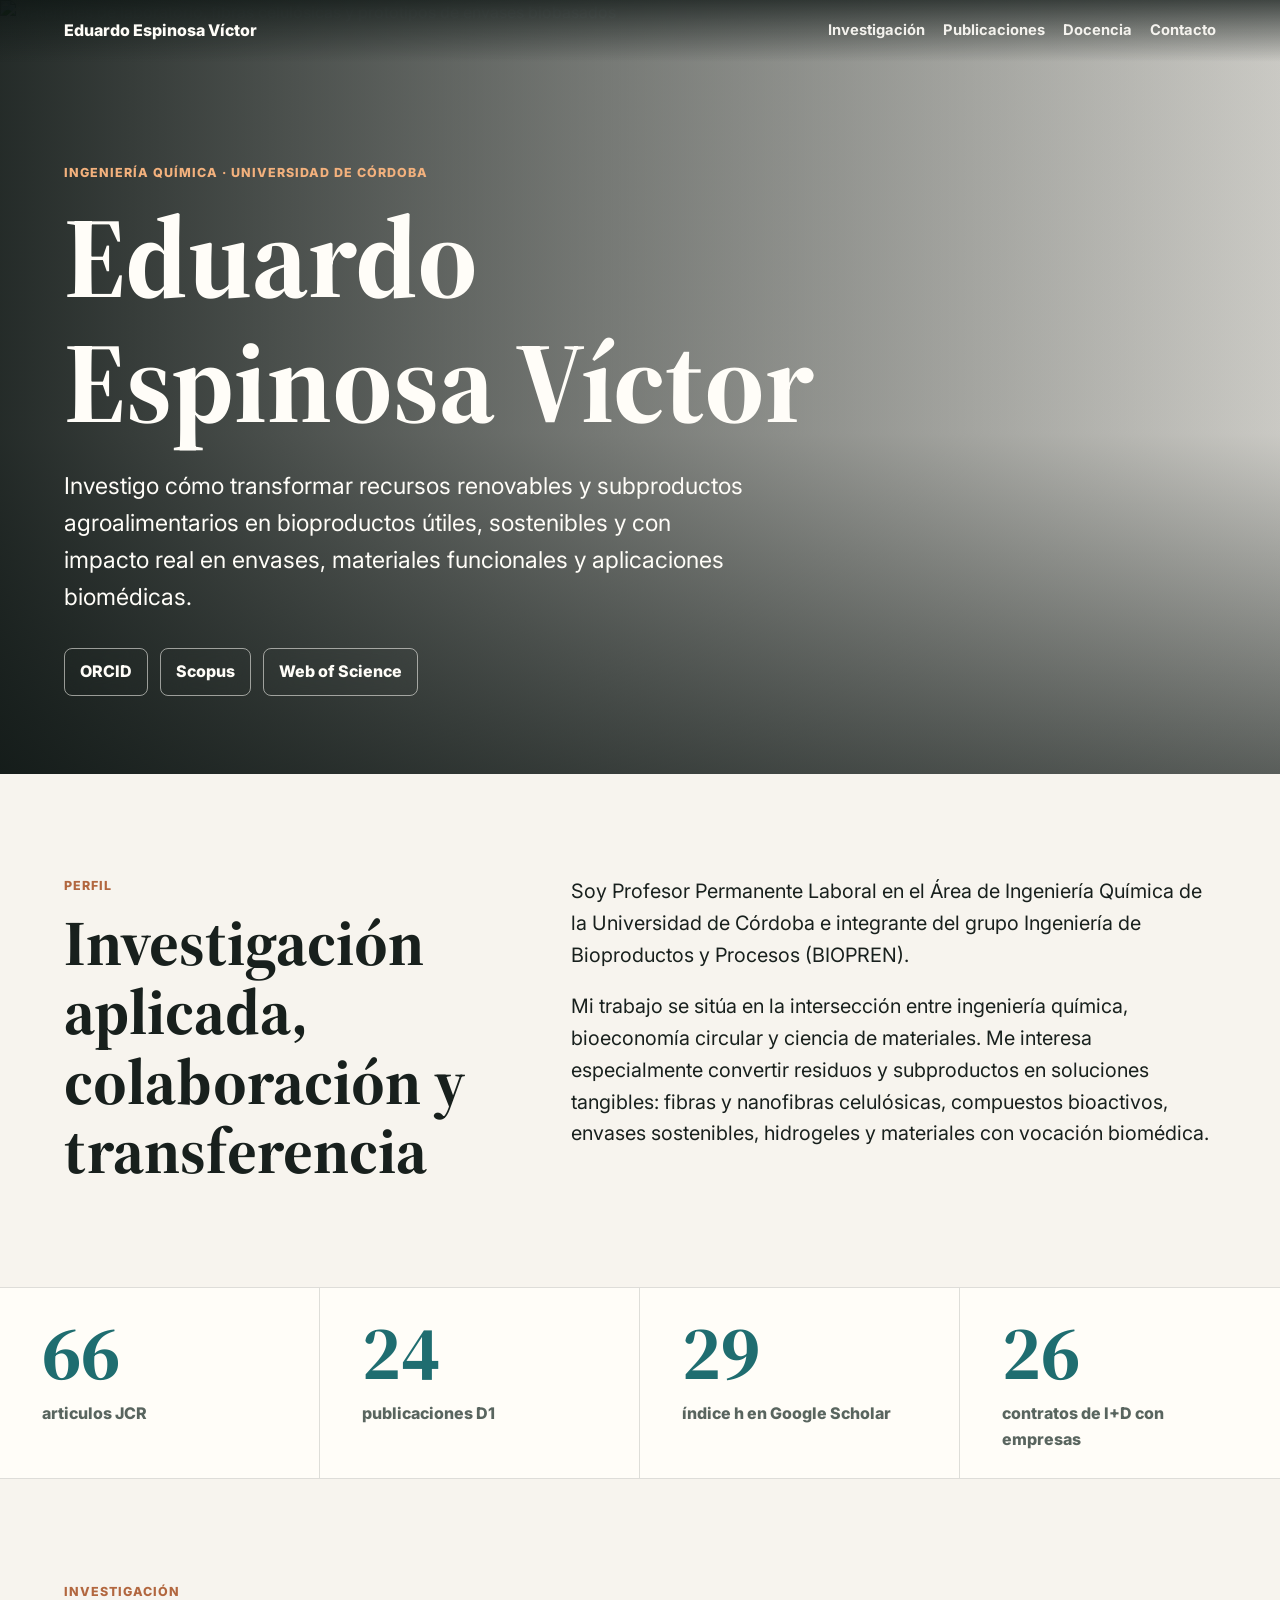
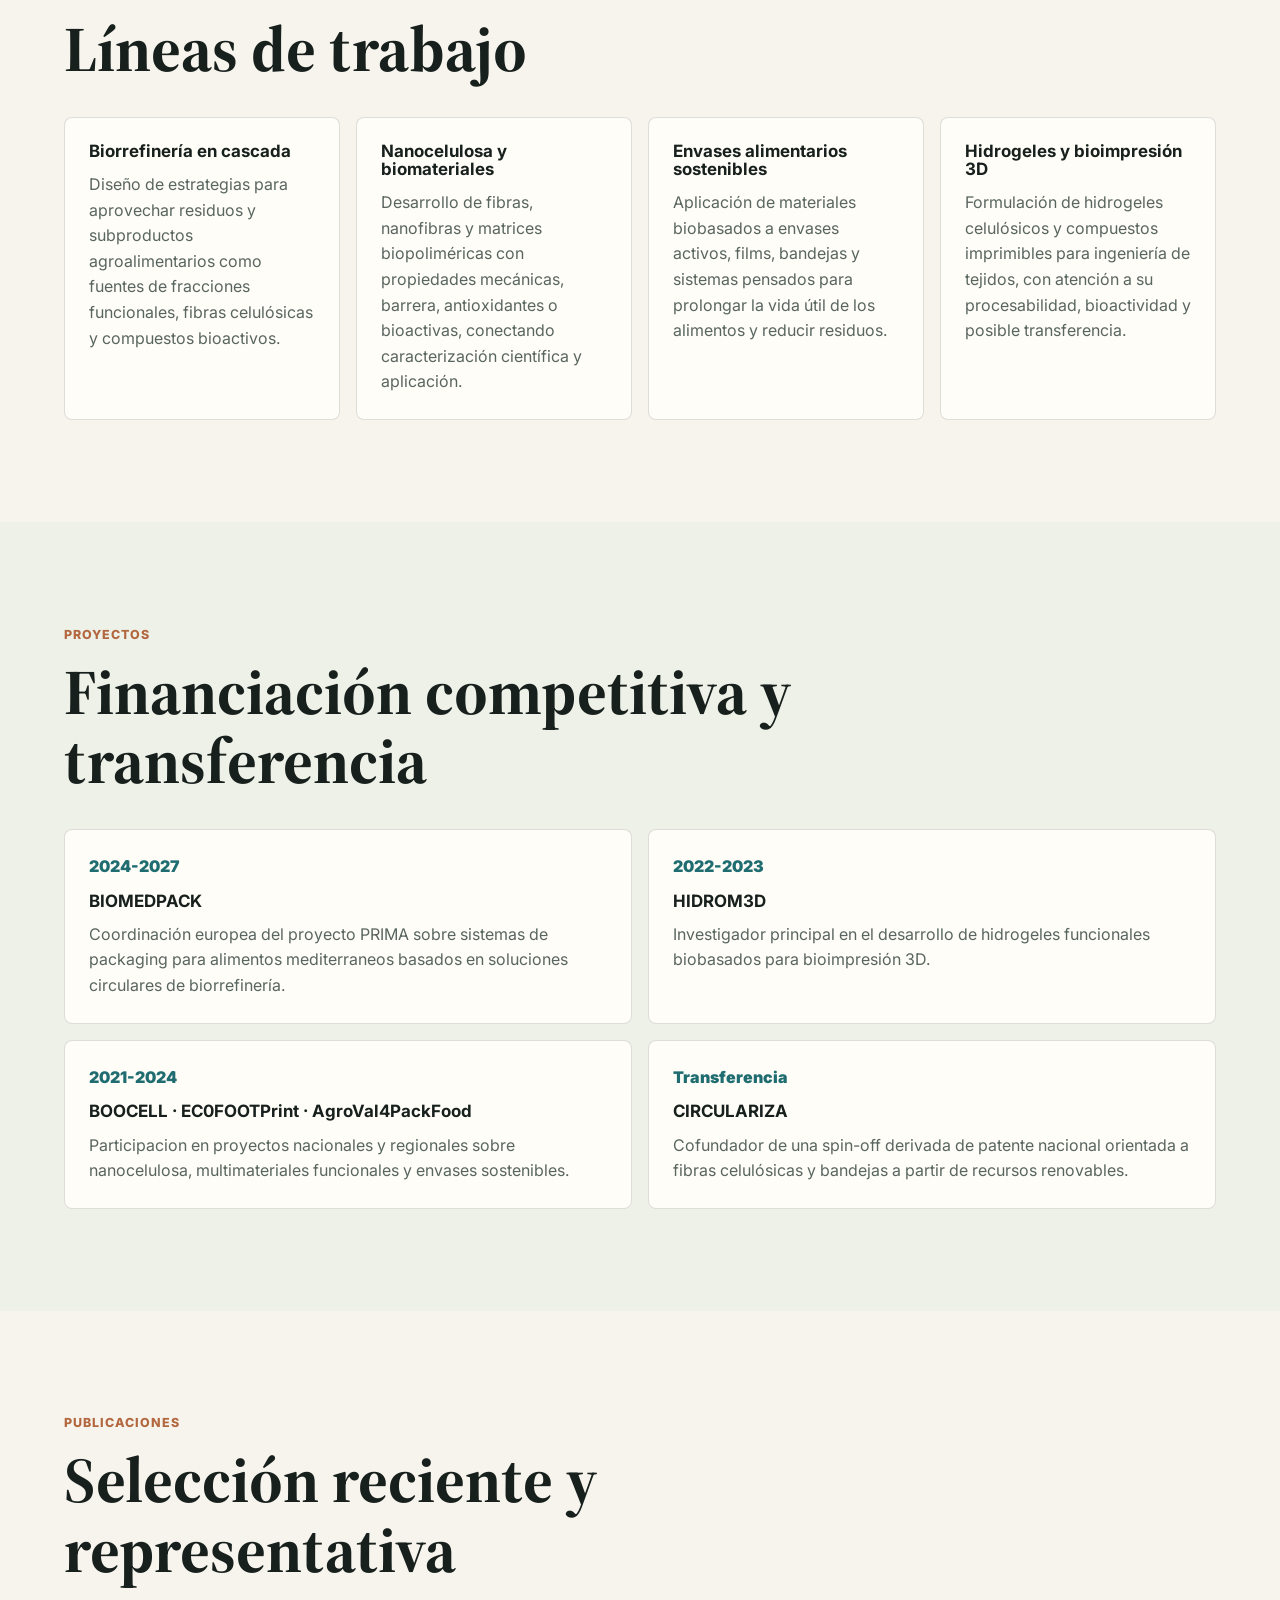
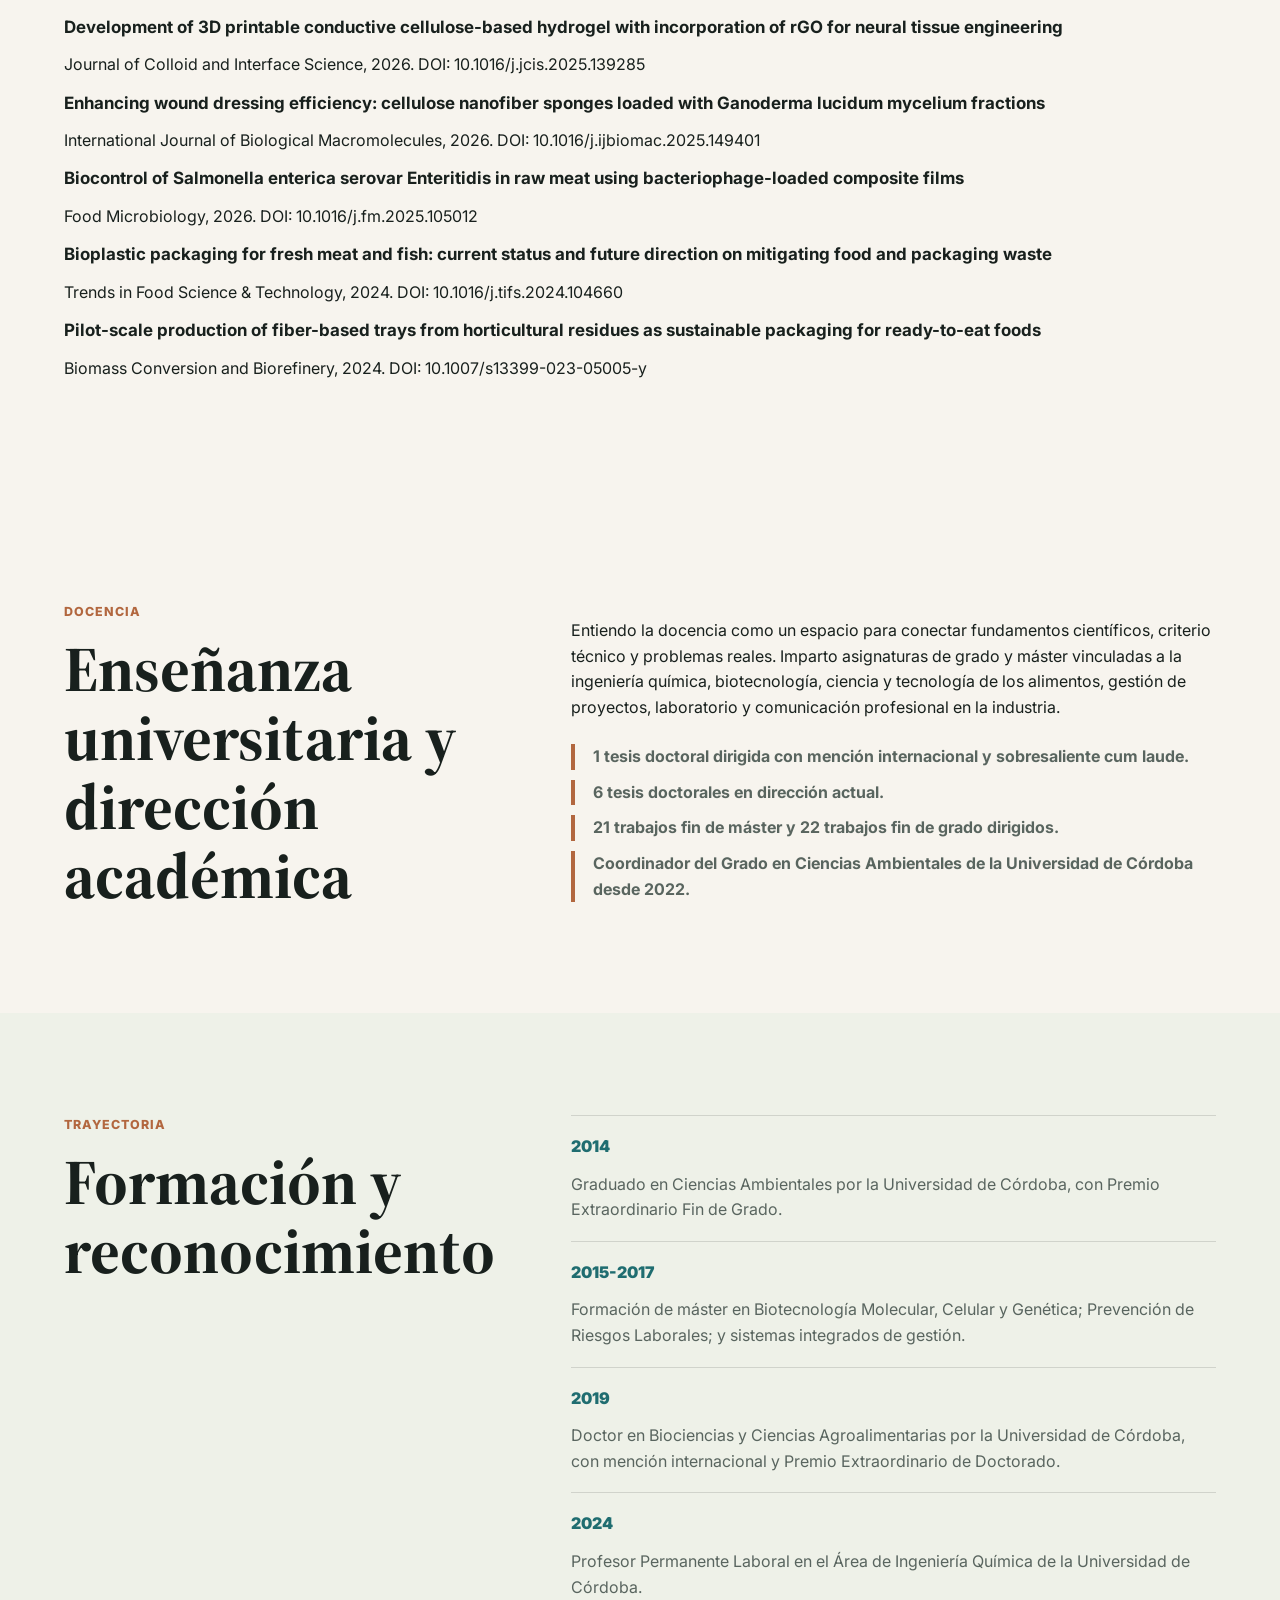
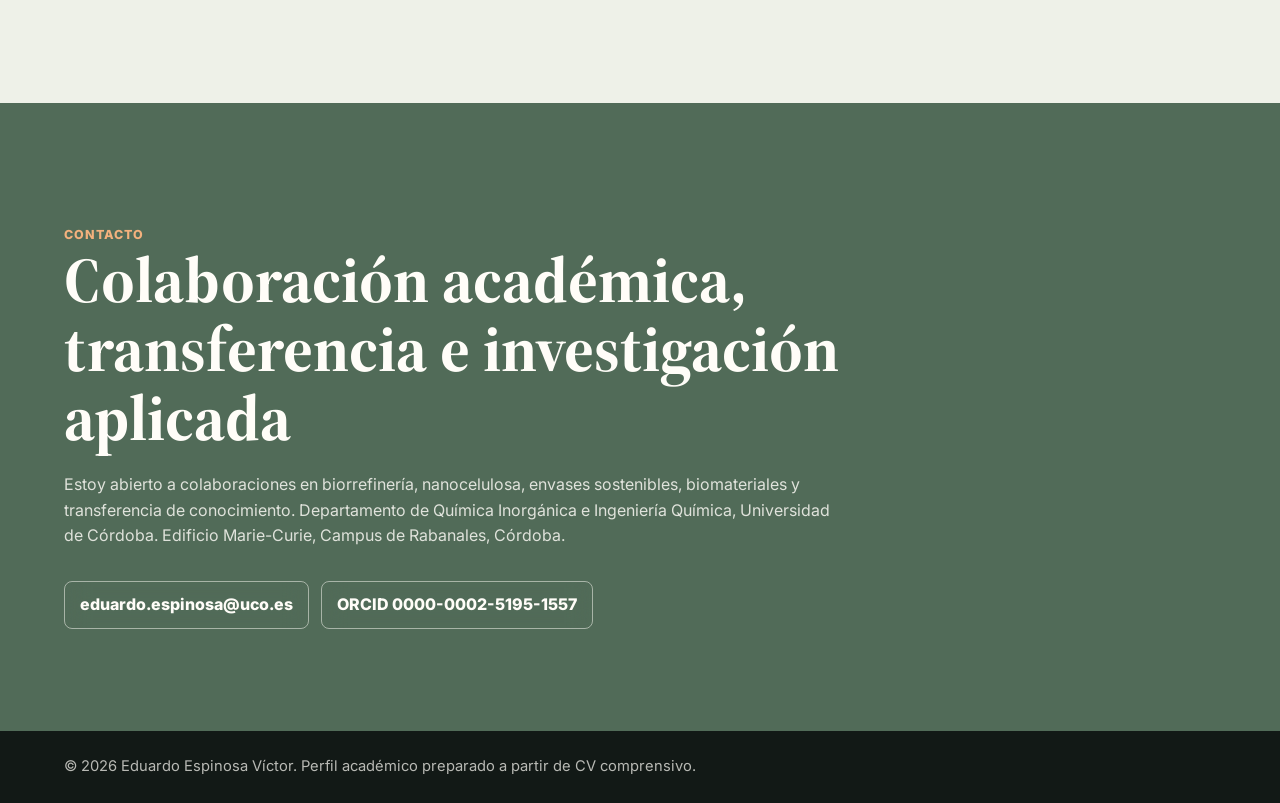
==== index.html @ ba72998b "Add files via upload" ====
<!doctype html>
<html lang="es">
<head>
  <meta charset="utf-8">
  <meta name="viewport" content="width=device-width, initial-scale=1">
  <title>Eduardo Espinosa Víctor | Ingeniería Química y Bioeconomía Circular</title>
  <meta name="description" content="Perfil académico e investigador de Eduardo Espinosa Víctor, profesor e investigador en Ingeniería Química, biorrefinería, nanocelulosa, envases sostenibles y bioproductos.">
  <link rel="preconnect" href="https://fonts.googleapis.com">
  <link rel="preconnect" href="https://fonts.gstatic.com" crossorigin>
  <link href="https://fonts.googleapis.com/css2?family=Inter:wght@400;500;600;700;800&family=Source+Serif+4:opsz,wght@8..60,600;8..60,700&display=swap" rel="stylesheet">
  <link rel="stylesheet" href="styles.css">
</head>
<body>
  <header class="site-header" aria-label="Cabecera">
    <a class="brand" href="#inicio" aria-label="Inicio">Eduardo Espinosa Víctor</a>
    <nav aria-label="Navegación principal">
      <a href="#investigacion">Investigación</a>
      <a href="#publicaciones">Publicaciones</a>
      <a href="#docencia">Docencia</a>
      <a href="#contacto">Contacto</a>
    </nav>
  </header>

  <main id="inicio">
    <section class="hero" aria-label="Presentación">
      <img src="assets/research-hero.png" alt="Materiales de laboratorio, fibras celulósicas y prototipos de envases biobasados" class="hero-image">
      <div class="hero-overlay"></div>
      <div class="hero-content">
        <p class="eyebrow">Ingeniería Química · Universidad de Córdoba</p>
        <h1>Eduardo Espinosa Víctor</h1>
        <p class="lead">Investigo cómo transformar recursos renovables y subproductos agroalimentarios en bioproductos útiles, sostenibles y con impacto real en envases, materiales funcionales y aplicaciones biomédicas.</p>
        <div class="hero-actions" aria-label="Enlaces académicos">
          <a href="https://orcid.org/0000-0002-5195-1557">ORCID</a>
          <a href="https://www.scopus.com/authid/detail.uri?authorId=56946399000">Scopus</a>
          <a href="https://www.webofscience.com/wos/author/record/F-1289-2016">Web of Science</a>
        </div>
      </div>
    </section>

    <section class="intro-band">
      <div class="intro-grid">
        <div>
          <p class="section-kicker">Perfil</p>
          <h2>Investigación aplicada, colaboración y transferencia</h2>
        </div>
        <div class="intro-copy">
          <p>Soy Profesor Permanente Laboral en el Área de Ingeniería Química de la Universidad de Córdoba e integrante del grupo Ingeniería de Bioproductos y Procesos (BIOPREN).</p>
          <p>Mi trabajo se sitúa en la intersección entre ingeniería química, bioeconomía circular y ciencia de materiales. Me interesa especialmente convertir residuos y subproductos en soluciones tangibles: fibras y nanofibras celulósicas, compuestos bioactivos, envases sostenibles, hidrogeles y materiales con vocación biomédica.</p>
        </div>
      </div>
    </section>

    <section class="metrics" aria-label="Indicadores">
      <div class="metric">
        <strong>66</strong>
        <span>articulos JCR</span>
      </div>
      <div class="metric">
        <strong>24</strong>
        <span>publicaciones D1</span>
      </div>
      <div class="metric">
        <strong>29</strong>
        <span>índice h en Google Scholar</span>
      </div>
      <div class="metric">
        <strong>26</strong>
        <span>contratos de I+D con empresas</span>
      </div>
    </section>

    <section id="investigacion" class="section">
      <div class="section-heading">
        <p class="section-kicker">Investigación</p>
        <h2>Líneas de trabajo</h2>
      </div>
      <div class="research-grid">
        <article>
          <h3>Biorrefinería en cascada</h3>
          <p>Diseño de estrategias para aprovechar residuos y subproductos agroalimentarios como fuentes de fracciones funcionales, fibras celulósicas y compuestos bioactivos.</p>
        </article>
        <article>
          <h3>Nanocelulosa y biomateriales</h3>
          <p>Desarrollo de fibras, nanofibras y matrices biopoliméricas con propiedades mecánicas, barrera, antioxidantes o bioactivas, conectando caracterización científica y aplicación.</p>
        </article>
        <article>
          <h3>Envases alimentarios sostenibles</h3>
          <p>Aplicación de materiales biobasados a envases activos, films, bandejas y sistemas pensados para prolongar la vida útil de los alimentos y reducir residuos.</p>
        </article>
        <article>
          <h3>Hidrogeles y bioimpresión 3D</h3>
          <p>Formulación de hidrogeles celulósicos y compuestos imprimibles para ingeniería de tejidos, con atención a su procesabilidad, bioactividad y posible transferencia.</p>
        </article>
      </div>
    </section>

    <section class="section tinted">
      <div class="section-heading">
        <p class="section-kicker">Proyectos</p>
        <h2>Financiación competitiva y transferencia</h2>
      </div>
      <div class="project-list">
        <article>
          <span>2024-2027</span>
          <h3>BIOMEDPACK</h3>
          <p>Coordinación europea del proyecto PRIMA sobre sistemas de packaging para alimentos mediterraneos basados en soluciones circulares de biorrefinería.</p>
        </article>
        <article>
          <span>2022-2023</span>
          <h3>HIDROM3D</h3>
          <p>Investigador principal en el desarrollo de hidrogeles funcionales biobasados para bioimpresión 3D.</p>
        </article>
        <article>
          <span>2021-2024</span>
          <h3>BOOCELL · EC0FOOTPrint · AgroVal4PackFood</h3>
          <p>Participacion en proyectos nacionales y regionales sobre nanocelulosa, multimateriales funcionales y envases sostenibles.</p>
        </article>
        <article>
          <span>Transferencia</span>
          <h3>CIRCULARIZA</h3>
          <p>Cofundador de una spin-off derivada de patente nacional orientada a fibras celulósicas y bandejas a partir de recursos renovables.</p>
        </article>
      </div>
    </section>

    <section id="publicaciones" class="section">
      <div class="section-heading">
        <p class="section-kicker">Publicaciones</p>
        <h2>Selección reciente y representativa</h2>
      </div>
      <div class="públication-list">
        <article>
          <h3>Development of 3D printable conductive cellulose-based hydrogel with incorporation of rGO for neural tissue engineering</h3>
          <p>Journal of Colloid and Interface Science, 2026. DOI: 10.1016/j.jcis.2025.139285</p>
        </article>
        <article>
          <h3>Enhancing wound dressing efficiency: cellulose nanofiber sponges loaded with Ganoderma lucidum mycelium fractions</h3>
          <p>International Journal of Biological Macromolecules, 2026. DOI: 10.1016/j.ijbiomac.2025.149401</p>
        </article>
        <article>
          <h3>Biocontrol of Salmonella enterica serovar Enteritidis in raw meat using bacteriophage-loaded composite films</h3>
          <p>Food Microbiology, 2026. DOI: 10.1016/j.fm.2025.105012</p>
        </article>
        <article>
          <h3>Bioplastic packaging for fresh meat and fish: current status and future direction on mitigating food and packaging waste</h3>
          <p>Trends in Food Science & Technology, 2024. DOI: 10.1016/j.tifs.2024.104660</p>
        </article>
        <article>
          <h3>Pilot-scale production of fiber-based trays from horticultural residues as sustainable packaging for ready-to-eat foods</h3>
          <p>Biomass Conversion and Biorefinery, 2024. DOI: 10.1007/s13399-023-05005-y</p>
        </article>
      </div>
    </section>

    <section id="docencia" class="section two-column">
      <div>
        <p class="section-kicker">Docencia</p>
        <h2>Enseñanza universitaria y dirección académica</h2>
      </div>
      <div>
        <p>Entiendo la docencia como un espacio para conectar fundamentos científicos, criterio técnico y problemas reales. Imparto asignaturas de grado y máster vinculadas a la ingeniería química, biotecnología, ciencia y tecnología de los alimentos, gestión de proyectos, laboratorio y comunicación profesional en la industria.</p>
        <ul class="clean-list">
          <li>1 tesis doctoral dirigida con mención internacional y sobresaliente cum laude.</li>
          <li>6 tesis doctorales en dirección actual.</li>
          <li>21 trabajos fin de máster y 22 trabajos fin de grado dirigidos.</li>
          <li>Coordinador del Grado en Ciencias Ambientales de la Universidad de Córdoba desde 2022.</li>
        </ul>
      </div>
    </section>

    <section class="section tinted two-column">
      <div>
        <p class="section-kicker">Trayectoria</p>
        <h2>Formación y reconocimiento</h2>
      </div>
      <div class="timeline">
        <article>
          <span>2014</span>
          <p>Graduado en Ciencias Ambientales por la Universidad de Córdoba, con Premio Extraordinario Fin de Grado.</p>
        </article>
        <article>
          <span>2015-2017</span>
          <p>Formación de máster en Biotecnología Molecular, Celular y Genética; Prevención de Riesgos Laborales; y sistemas integrados de gestión.</p>
        </article>
        <article>
          <span>2019</span>
          <p>Doctor en Biociencias y Ciencias Agroalimentarias por la Universidad de Córdoba, con mención internacional y Premio Extraordinario de Doctorado.</p>
        </article>
        <article>
          <span>2024</span>
          <p>Profesor Permanente Laboral en el Área de Ingeniería Química de la Universidad de Córdoba.</p>
        </article>
      </div>
    </section>

    <section id="contacto" class="contact">
      <p class="section-kicker">Contacto</p>
      <h2>Colaboración académica, transferencia e investigación aplicada</h2>
      <p>Estoy abierto a colaboraciones en biorrefinería, nanocelulosa, envases sostenibles, biomateriales y transferencia de conocimiento. Departamento de Química Inorgánica e Ingeniería Química, Universidad de Córdoba. Edificio Marie-Curie, Campus de Rabanales, Córdoba.</p>
      <div class="contact-actions">
        <a href="mailto:eduardo.espinosa@uco.es">eduardo.espinosa@uco.es</a>
        <a href="https://orcid.org/0000-0002-5195-1557">ORCID 0000-0002-5195-1557</a>
      </div>
    </section>
  </main>

  <footer>
    <p>© 2026 Eduardo Espinosa Víctor. Perfil académico preparado a partir de CV comprensivo.</p>
  </footer>
</body>
</html>
---- styles.css ----
:root {
  --ink: #18201d;
  --muted: #59655f;
  --paper: #f7f4ee;
  --white: #fffdf8;
  --moss: #516b58;
  --teal: #1f6d70;
  --copper: #b2673f;
  --line: rgba(24, 32, 29, 0.14);
  --shadow: 0 18px 50px rgba(24, 32, 29, 0.14);
}

* {
  box-sizing: border-box;
}

html {
  scroll-behavior: smooth;
}

body {
  margin: 0;
  color: var(--ink);
  background: var(--paper);
  font-family: Inter, system-ui, -apple-system, BlinkMacSystemFont, "Segoe UI", sans-serif;
  line-height: 1.6;
}

a {
  color: inherit;
}

.site-header {
  position: fixed;
  z-index: 20;
  top: 0;
  left: 0;
  right: 0;
  display: flex;
  justify-content: space-between;
  align-items: center;
  gap: 24px;
  padding: 18px clamp(20px, 5vw, 64px);
  color: var(--white);
  background: linear-gradient(to bottom, rgba(12, 20, 18, 0.72), rgba(12, 20, 18, 0));
}

.brand {
  font-weight: 800;
  text-decoration: none;
  letter-spacing: 0;
}

nav {
  display: flex;
  gap: 18px;
  flex-wrap: wrap;
  justify-content: flex-end;
}

nav a {
  font-size: 0.92rem;
  font-weight: 700;
  text-decoration: none;
  opacity: 0.92;
}

.hero {
  position: relative;
  min-height: 86vh;
  display: grid;
  align-items: end;
  overflow: hidden;
  color: var(--white);
  padding: 110px clamp(20px, 5vw, 64px) 78px;
}

.hero-image,
.hero-overlay {
  position: absolute;
  inset: 0;
  width: 100%;
  height: 100%;
}

.hero-image {
  object-fit: cover;
  filter: saturate(0.95) contrast(1.04);
}

.hero-overlay {
  background:
    linear-gradient(90deg, rgba(10, 18, 16, 0.88), rgba(10, 18, 16, 0.52) 45%, rgba(10, 18, 16, 0.12)),
    linear-gradient(0deg, rgba(10, 18, 16, 0.62), rgba(10, 18, 16, 0.08) 44%);
}

.hero-content {
  position: relative;
  z-index: 1;
  max-width: 940px;
}

.eyebrow,
.section-kicker {
  margin: 0 0 12px;
  color: var(--copper);
  font-weight: 800;
  text-transform: uppercase;
  font-size: 0.78rem;
  letter-spacing: 0.08em;
}

.hero .eyebrow {
  color: #f3b17d;
}

h1,
h2,
h3 {
  margin: 0;
  line-height: 1.08;
  letter-spacing: 0;
}

h1,
h2 {
  font-family: "Source Serif 4", Georgia, serif;
}

h1 {
  max-width: 820px;
  font-size: clamp(3.1rem, 9vw, 7.2rem);
}

h2 {
  font-size: clamp(2rem, 5vw, 4.2rem);
}

h3 {
  font-size: 1.06rem;
}

.lead {
  max-width: 690px;
  margin: 24px 0 0;
  font-size: clamp(1.08rem, 2.2vw, 1.45rem);
}

.hero-actions,
.contact-actions {
  display: flex;
  gap: 12px;
  flex-wrap: wrap;
  margin-top: 32px;
}

.hero-actions a,
.contact-actions a {
  display: inline-flex;
  min-height: 44px;
  align-items: center;
  border: 1px solid rgba(255, 253, 248, 0.55);
  border-radius: 8px;
  padding: 10px 15px;
  font-weight: 800;
  text-decoration: none;
  backdrop-filter: blur(12px);
}

.hero-actions a:hover,
.contact-actions a:hover {
  background: rgba(255, 253, 248, 0.12);
}

.intro-band,
.section,
.contact {
  padding: clamp(58px, 8vw, 104px) clamp(20px, 5vw, 64px);
}

.intro-grid,
.two-column {
  display: grid;
  grid-template-columns: minmax(0, 0.8fr) minmax(0, 1.2fr);
  gap: clamp(30px, 6vw, 86px);
  align-items: start;
}

.intro-copy {
  font-size: clamp(1.05rem, 1.6vw, 1.24rem);
}

.intro-copy p:first-child {
  margin-top: 0;
}

.metrics {
  display: grid;
  grid-template-columns: repeat(4, minmax(0, 1fr));
  border-top: 1px solid var(--line);
  border-bottom: 1px solid var(--line);
  background: var(--white);
}

.metric {
  min-height: 150px;
  padding: 26px clamp(20px, 4vw, 42px);
  border-right: 1px solid var(--line);
}

.metric:last-child {
  border-right: 0;
}

.metric strong {
  display: block;
  color: var(--teal);
  font-family: "Source Serif 4", Georgia, serif;
  font-size: clamp(2.4rem, 6vw, 4.8rem);
  line-height: 1;
}

.metric span {
  display: block;
  margin-top: 10px;
  color: var(--muted);
  font-weight: 800;
}

.section-heading {
  max-width: 780px;
  margin-bottom: 34px;
}

.research-grid {
  display: grid;
  grid-template-columns: repeat(4, minmax(0, 1fr));
  gap: 16px;
}

.research-grid article,
.project-list article,
.publication-list article {
  border: 1px solid var(--line);
  border-radius: 8px;
  background: var(--white);
}

.research-grid article {
  min-height: 250px;
  padding: 24px;
}

.research-grid h3,
.project-list h3,
.publication-list h3 {
  margin-bottom: 12px;
}

.research-grid p,
.project-list p,
.publication-list p,
.timeline p,
.contact p {
  margin: 0;
  color: var(--muted);
}

.tinted {
  background: #eef1e8;
}

.project-list {
  display: grid;
  grid-template-columns: repeat(2, minmax(0, 1fr));
  gap: 16px;
}

.project-list article {
  padding: 24px;
}

.project-list span,
.timeline span {
  display: inline-block;
  margin-bottom: 12px;
  color: var(--teal);
  font-weight: 900;
}

.publication-list {
  display: grid;
  gap: 12px;
}

.publication-list article {
  padding: 22px 24px;
}

.clean-list {
  display: grid;
  gap: 10px;
  margin: 24px 0 0;
  padding: 0;
  list-style: none;
}

.clean-list li {
  padding-left: 18px;
  border-left: 4px solid var(--copper);
  color: var(--muted);
  font-weight: 700;
}

.timeline {
  display: grid;
  gap: 18px;
}

.timeline article {
  border-top: 1px solid var(--line);
  padding-top: 18px;
}

.contact {
  background: var(--moss);
  color: var(--white);
}

.contact .section-kicker {
  color: #f3b17d;
}

.contact h2 {
  max-width: 850px;
}

.contact p {
  max-width: 780px;
  margin-top: 20px;
  color: rgba(255, 253, 248, 0.82);
}

.contact-actions a {
  border-color: rgba(255, 253, 248, 0.5);
}

footer {
  padding: 24px clamp(20px, 5vw, 64px);
  background: #121916;
  color: rgba(255, 253, 248, 0.7);
  font-size: 0.92rem;
}

footer p {
  margin: 0;
}

@media (max-width: 980px) {
  .site-header {
    position: absolute;
    align-items: flex-start;
    flex-direction: column;
    gap: 10px;
  }

  nav {
    justify-content: flex-start;
  }

  .intro-grid,
  .two-column,
  .project-list {
    grid-template-columns: 1fr;
  }

  .research-grid,
  .metrics {
    grid-template-columns: repeat(2, minmax(0, 1fr));
  }

  .metric:nth-child(2) {
    border-right: 0;
  }

  .metric:nth-child(-n+2) {
    border-bottom: 1px solid var(--line);
  }
}

@media (max-width: 620px) {
  .hero {
    min-height: 82vh;
    padding-bottom: 46px;
  }

  .research-grid,
  .metrics {
    grid-template-columns: 1fr;
  }

  .metric {
    border-right: 0;
    border-bottom: 1px solid var(--line);
  }

  .metric:last-child {
    border-bottom: 0;
  }

  .hero-actions a,
  .contact-actions a {
    width: 100%;
    justify-content: center;
  }
}
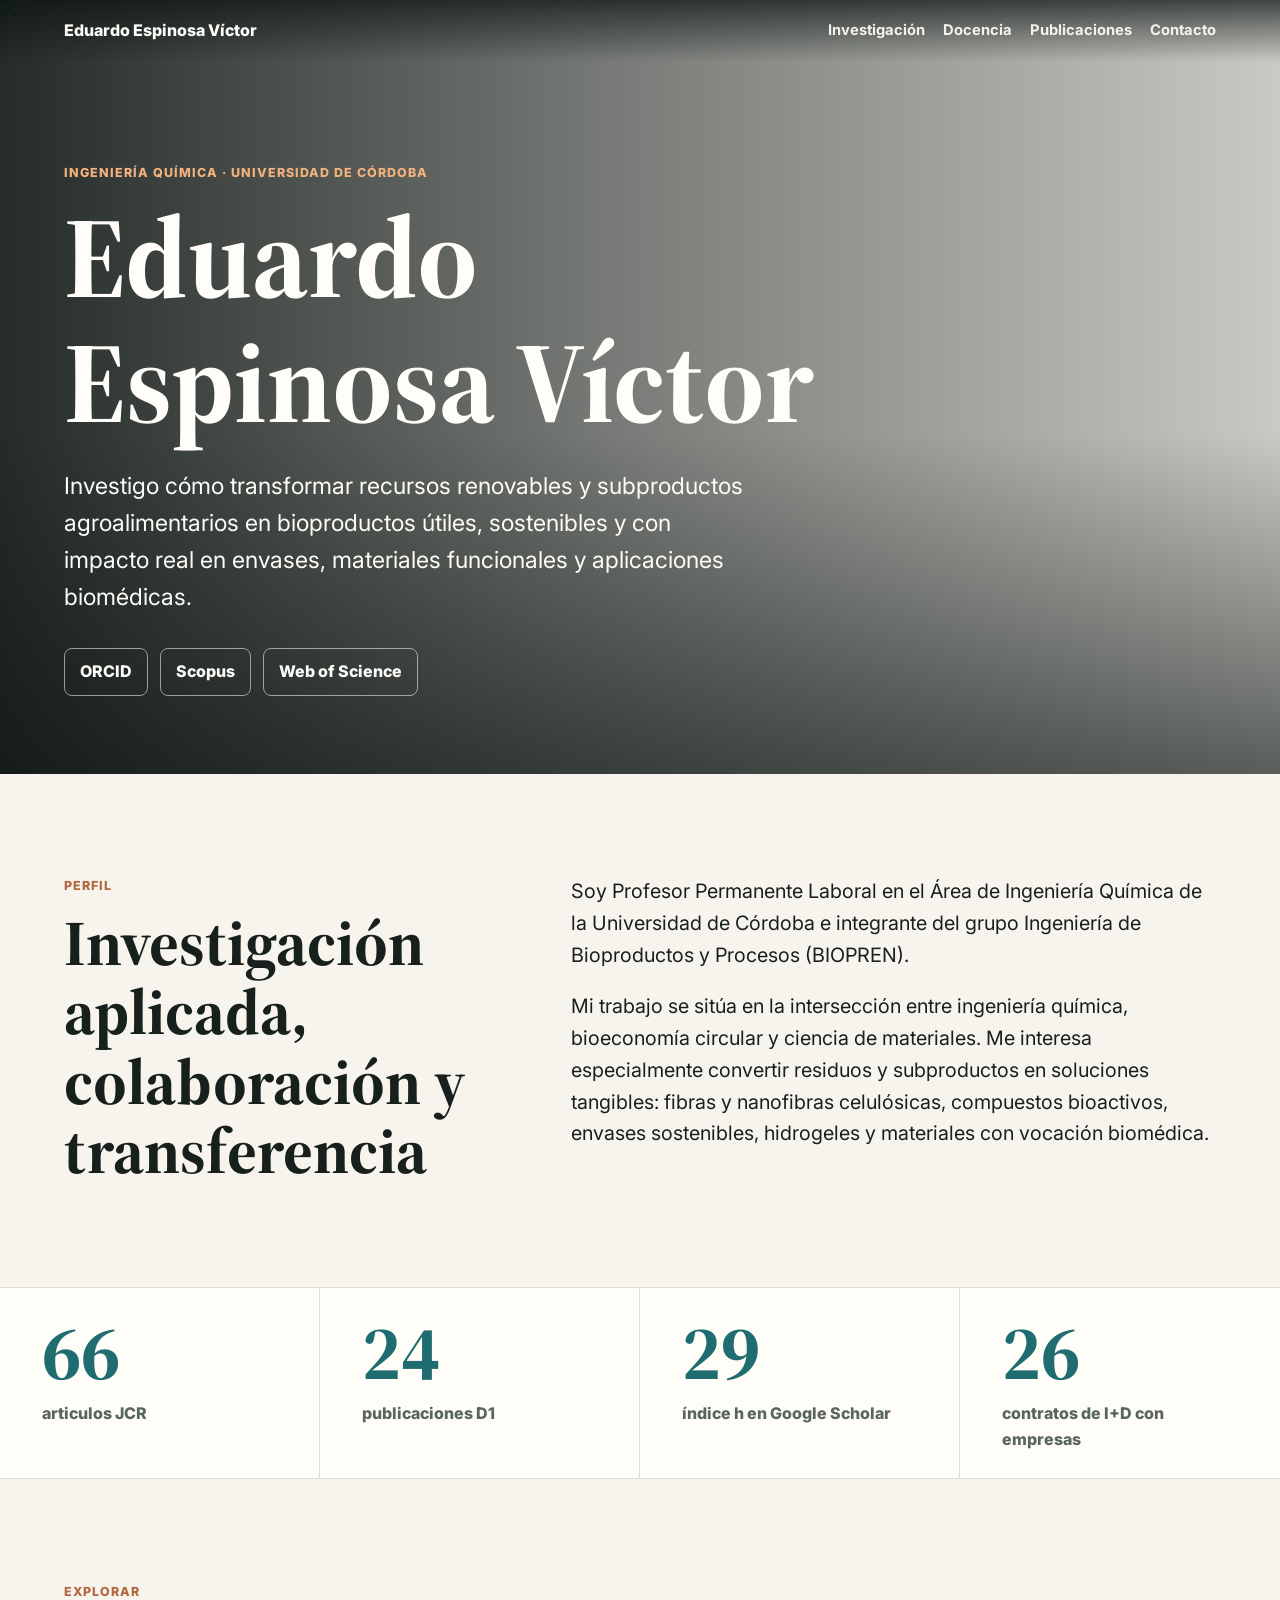
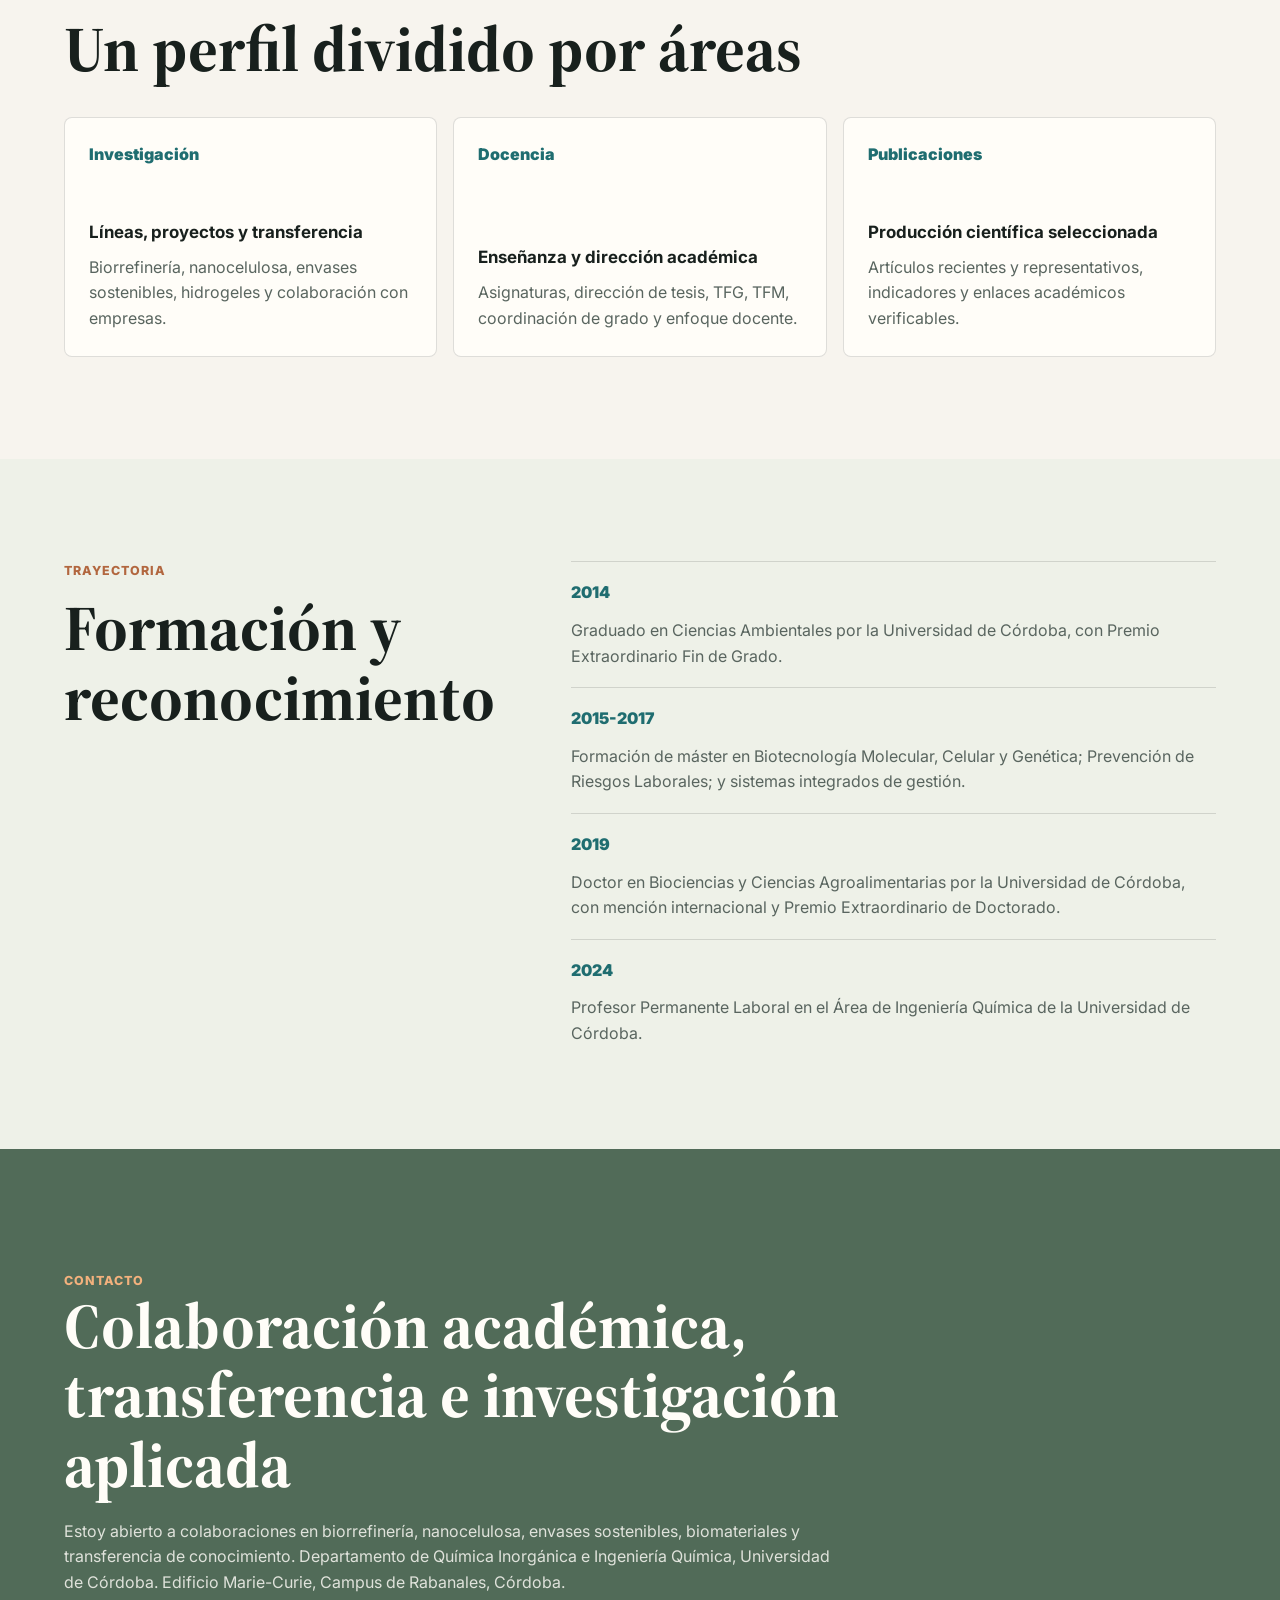
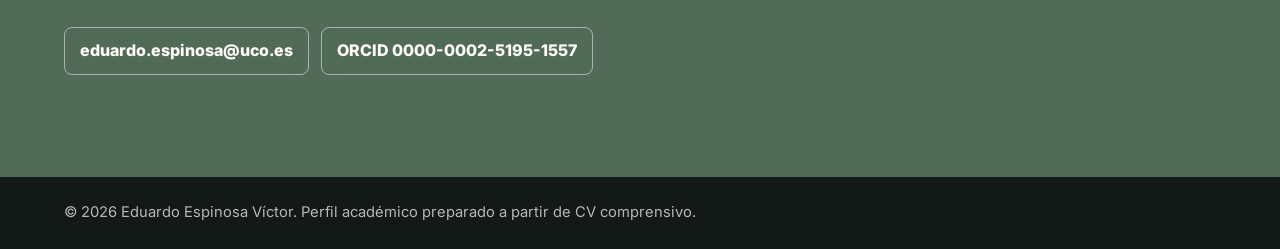
==== commit f9d37522: "Add files via upload" ====
--- a/index.html
+++ b/index.html
@@ -12,13 +12,13 @@
 </head>
 <body>
   <header class="site-header" aria-label="Cabecera">
-    <a class="brand" href="#inicio" aria-label="Inicio">Eduardo Espinosa Víctor</a>
-    <nav aria-label="Navegación principal">
-      <a href="#investigacion">Investigación</a>
-      <a href="#publicaciones">Publicaciones</a>
-      <a href="#docencia">Docencia</a>
-      <a href="#contacto">Contacto</a>
-    </nav>
+    <a class="brand" href="index.html" aria-label="Inicio">Eduardo Espinosa Víctor</a>
+    <nav aria-label="Navegación principal">
+      <a href="investigacion.html">Investigación</a>
+      <a href="docencia.html">Docencia</a>
+      <a href="publicaciones.html">Publicaciones</a>
+      <a href="#contacto">Contacto</a>
+    </nav>
   </header>
 
   <main id="inicio">
@@ -69,104 +69,35 @@
       </div>
     </section>
 
-    <section id="investigacion" class="section">
-      <div class="section-heading">
-        <p class="section-kicker">Investigación</p>
-        <h2>Líneas de trabajo</h2>
-      </div>
-      <div class="research-grid">
-        <article>
-          <h3>Biorrefinería en cascada</h3>
-          <p>Diseño de estrategias para aprovechar residuos y subproductos agroalimentarios como fuentes de fracciones funcionales, fibras celulósicas y compuestos bioactivos.</p>
-        </article>
-        <article>
-          <h3>Nanocelulosa y biomateriales</h3>
-          <p>Desarrollo de fibras, nanofibras y matrices biopoliméricas con propiedades mecánicas, barrera, antioxidantes o bioactivas, conectando caracterización científica y aplicación.</p>
-        </article>
-        <article>
-          <h3>Envases alimentarios sostenibles</h3>
-          <p>Aplicación de materiales biobasados a envases activos, films, bandejas y sistemas pensados para prolongar la vida útil de los alimentos y reducir residuos.</p>
-        </article>
-        <article>
-          <h3>Hidrogeles y bioimpresión 3D</h3>
-          <p>Formulación de hidrogeles celulósicos y compuestos imprimibles para ingeniería de tejidos, con atención a su procesabilidad, bioactividad y posible transferencia.</p>
-        </article>
-      </div>
-    </section>
-
-    <section class="section tinted">
-      <div class="section-heading">
-        <p class="section-kicker">Proyectos</p>
-        <h2>Financiación competitiva y transferencia</h2>
-      </div>
-      <div class="project-list">
-        <article>
-          <span>2024-2027</span>
-          <h3>BIOMEDPACK</h3>
-          <p>Coordinación europea del proyecto PRIMA sobre sistemas de packaging para alimentos mediterraneos basados en soluciones circulares de biorrefinería.</p>
-        </article>
-        <article>
-          <span>2022-2023</span>
-          <h3>HIDROM3D</h3>
-          <p>Investigador principal en el desarrollo de hidrogeles funcionales biobasados para bioimpresión 3D.</p>
-        </article>
-        <article>
-          <span>2021-2024</span>
-          <h3>BOOCELL · EC0FOOTPrint · AgroVal4PackFood</h3>
-          <p>Participacion en proyectos nacionales y regionales sobre nanocelulosa, multimateriales funcionales y envases sostenibles.</p>
-        </article>
-        <article>
-          <span>Transferencia</span>
-          <h3>CIRCULARIZA</h3>
-          <p>Cofundador de una spin-off derivada de patente nacional orientada a fibras celulósicas y bandejas a partir de recursos renovables.</p>
-        </article>
-      </div>
-    </section>
-
-    <section id="publicaciones" class="section">
-      <div class="section-heading">
-        <p class="section-kicker">Publicaciones</p>
-        <h2>Selección reciente y representativa</h2>
-      </div>
-      <div class="públication-list">
-        <article>
-          <h3>Development of 3D printable conductive cellulose-based hydrogel with incorporation of rGO for neural tissue engineering</h3>
-          <p>Journal of Colloid and Interface Science, 2026. DOI: 10.1016/j.jcis.2025.139285</p>
-        </article>
-        <article>
-          <h3>Enhancing wound dressing efficiency: cellulose nanofiber sponges loaded with Ganoderma lucidum mycelium fractions</h3>
-          <p>International Journal of Biological Macromolecules, 2026. DOI: 10.1016/j.ijbiomac.2025.149401</p>
-        </article>
-        <article>
-          <h3>Biocontrol of Salmonella enterica serovar Enteritidis in raw meat using bacteriophage-loaded composite films</h3>
-          <p>Food Microbiology, 2026. DOI: 10.1016/j.fm.2025.105012</p>
-        </article>
-        <article>
-          <h3>Bioplastic packaging for fresh meat and fish: current status and future direction on mitigating food and packaging waste</h3>
-          <p>Trends in Food Science & Technology, 2024. DOI: 10.1016/j.tifs.2024.104660</p>
-        </article>
-        <article>
-          <h3>Pilot-scale production of fiber-based trays from horticultural residues as sustainable packaging for ready-to-eat foods</h3>
-          <p>Biomass Conversion and Biorefinery, 2024. DOI: 10.1007/s13399-023-05005-y</p>
-        </article>
-      </div>
-    </section>
-
-    <section id="docencia" class="section two-column">
-      <div>
-        <p class="section-kicker">Docencia</p>
-        <h2>Enseñanza universitaria y dirección académica</h2>
-      </div>
-      <div>
-        <p>Entiendo la docencia como un espacio para conectar fundamentos científicos, criterio técnico y problemas reales. Imparto asignaturas de grado y máster vinculadas a la ingeniería química, biotecnología, ciencia y tecnología de los alimentos, gestión de proyectos, laboratorio y comunicación profesional en la industria.</p>
-        <ul class="clean-list">
-          <li>1 tesis doctoral dirigida con mención internacional y sobresaliente cum laude.</li>
-          <li>6 tesis doctorales en dirección actual.</li>
-          <li>21 trabajos fin de máster y 22 trabajos fin de grado dirigidos.</li>
-          <li>Coordinador del Grado en Ciencias Ambientales de la Universidad de Córdoba desde 2022.</li>
-        </ul>
-      </div>
-    </section>
+    <section class="section">
+      <div class="section-heading">
+        <p class="section-kicker">Explorar</p>
+        <h2>Un perfil dividido por áreas</h2>
+      </div>
+      <div class="nav-card-grid">
+        <a class="nav-card" href="investigacion.html">
+          <span>Investigación</span>
+          <div>
+            <h3>Líneas, proyectos y transferencia</h3>
+            <p>Biorrefinería, nanocelulosa, envases sostenibles, hidrogeles y colaboración con empresas.</p>
+          </div>
+        </a>
+        <a class="nav-card" href="docencia.html">
+          <span>Docencia</span>
+          <div>
+            <h3>Enseñanza y dirección académica</h3>
+            <p>Asignaturas, dirección de tesis, TFG, TFM, coordinación de grado y enfoque docente.</p>
+          </div>
+        </a>
+        <a class="nav-card" href="publicaciones.html">
+          <span>Publicaciones</span>
+          <div>
+            <h3>Producción científica seleccionada</h3>
+            <p>Artículos recientes y representativos, indicadores y enlaces académicos verificables.</p>
+          </div>
+        </a>
+      </div>
+    </section>
 
     <section class="section tinted two-column">
       <div>
--- a/styles.css
+++ b/styles.css
@@ -45,6 +45,14 @@
   background: linear-gradient(to bottom, rgba(12, 20, 18, 0.72), rgba(12, 20, 18, 0));
 }
 
+body.subpage .site-header {
+  position: sticky;
+  color: var(--ink);
+  background: rgba(247, 244, 238, 0.94);
+  border-bottom: 1px solid var(--line);
+  backdrop-filter: blur(16px);
+}
+
 .brand {
   font-weight: 800;
   text-decoration: none;
@@ -73,6 +81,28 @@
   overflow: hidden;
   color: var(--white);
   padding: 110px clamp(20px, 5vw, 64px) 78px;
+}
+
+.page-hero {
+  padding: 150px clamp(20px, 5vw, 64px) clamp(56px, 7vw, 92px);
+  background: var(--moss);
+  color: var(--white);
+}
+
+.page-hero .section-kicker {
+  color: #f3b17d;
+}
+
+.page-hero h1 {
+  max-width: 1000px;
+  font-size: clamp(2.8rem, 7vw, 5.8rem);
+}
+
+.page-hero p {
+  max-width: 780px;
+  margin: 22px 0 0;
+  color: rgba(255, 253, 248, 0.84);
+  font-size: clamp(1.06rem, 2vw, 1.28rem);
 }
 
 .hero-image,
@@ -238,6 +268,41 @@
   gap: 16px;
 }
 
+.nav-card-grid {
+  display: grid;
+  grid-template-columns: repeat(3, minmax(0, 1fr));
+  gap: 16px;
+}
+
+.nav-card {
+  display: flex;
+  min-height: 240px;
+  flex-direction: column;
+  justify-content: space-between;
+  border: 1px solid var(--line);
+  border-radius: 8px;
+  padding: 24px;
+  background: var(--white);
+  text-decoration: none;
+  box-shadow: 0 0 0 rgba(24, 32, 29, 0);
+  transition: transform 160ms ease, box-shadow 160ms ease;
+}
+
+.nav-card:hover {
+  transform: translateY(-3px);
+  box-shadow: var(--shadow);
+}
+
+.nav-card span {
+  color: var(--teal);
+  font-weight: 900;
+}
+
+.nav-card p {
+  margin: 14px 0 0;
+  color: var(--muted);
+}
+
 .research-grid article,
 .project-list article,
 .publication-list article {
@@ -375,6 +440,7 @@
   }
 
   .research-grid,
+  .nav-card-grid,
   .metrics {
     grid-template-columns: repeat(2, minmax(0, 1fr));
   }
@@ -395,6 +461,7 @@
   }
 
   .research-grid,
+  .nav-card-grid,
   .metrics {
     grid-template-columns: 1fr;
   }
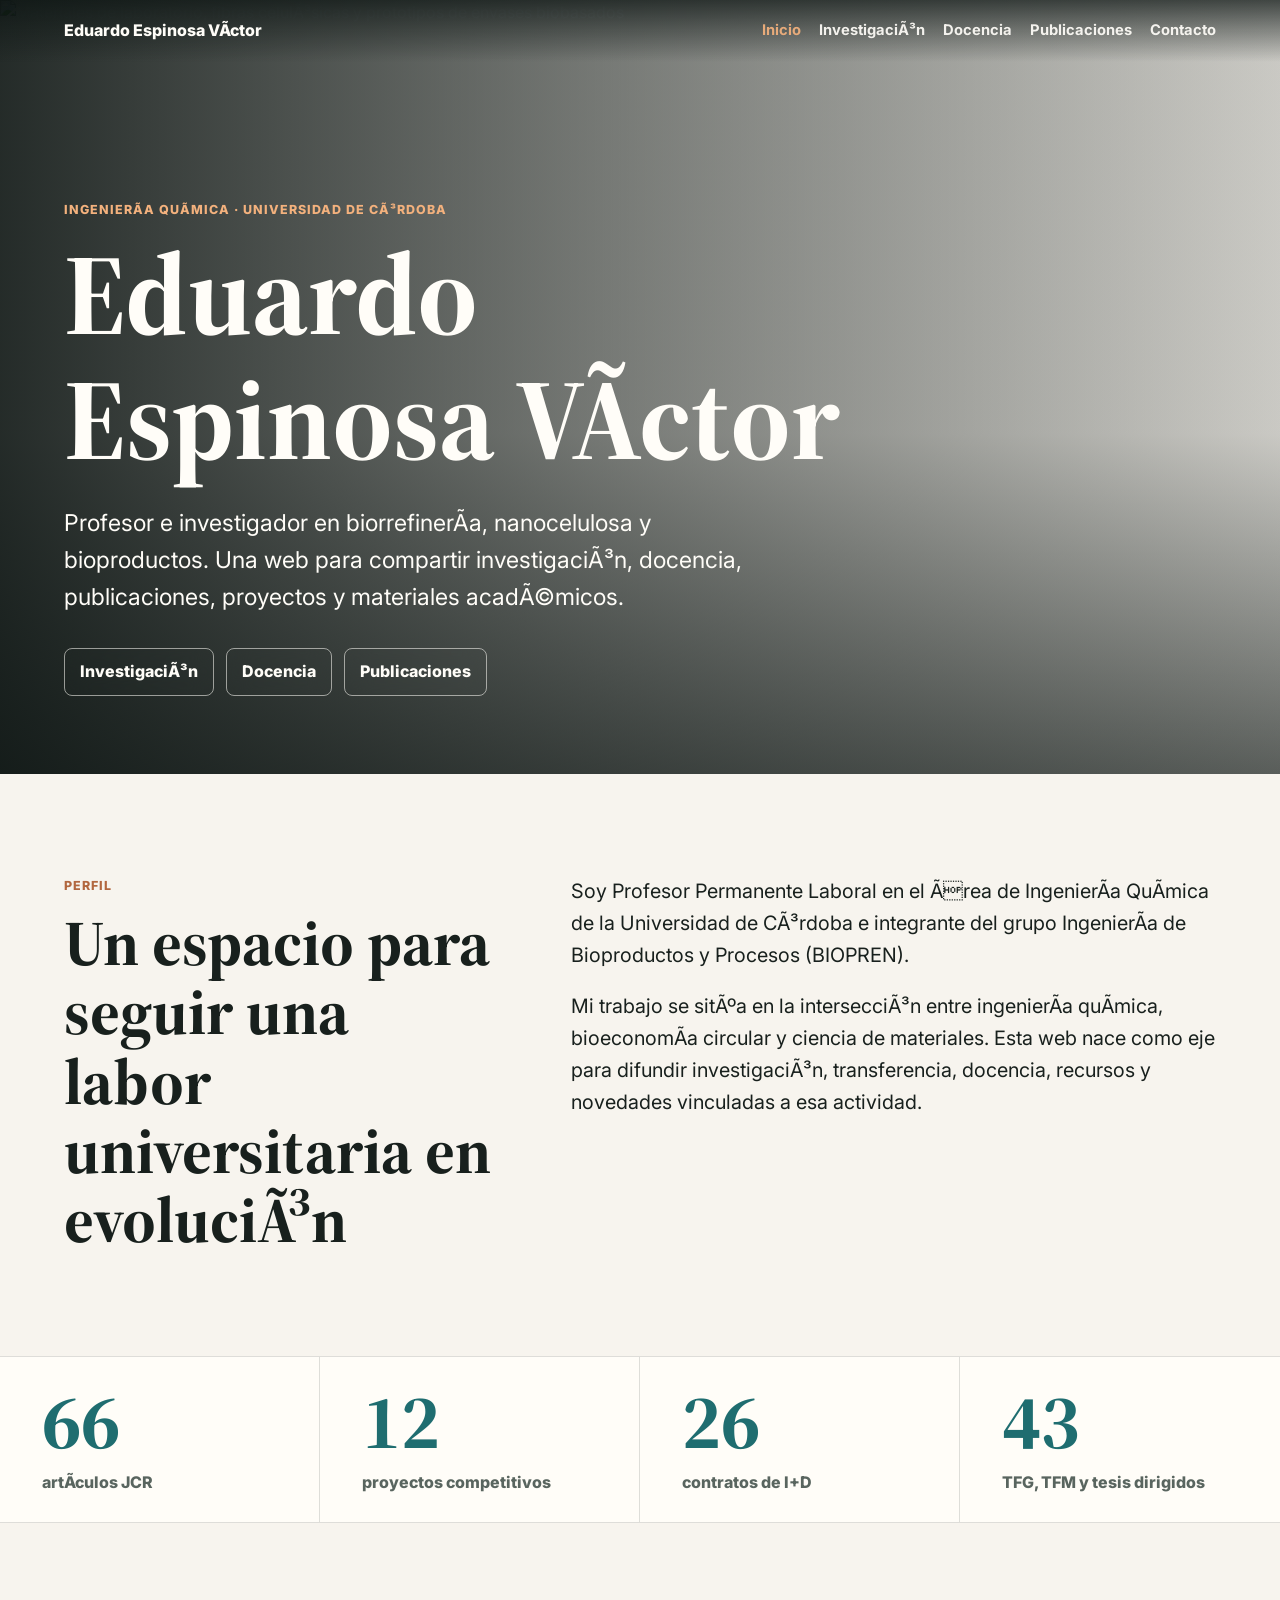
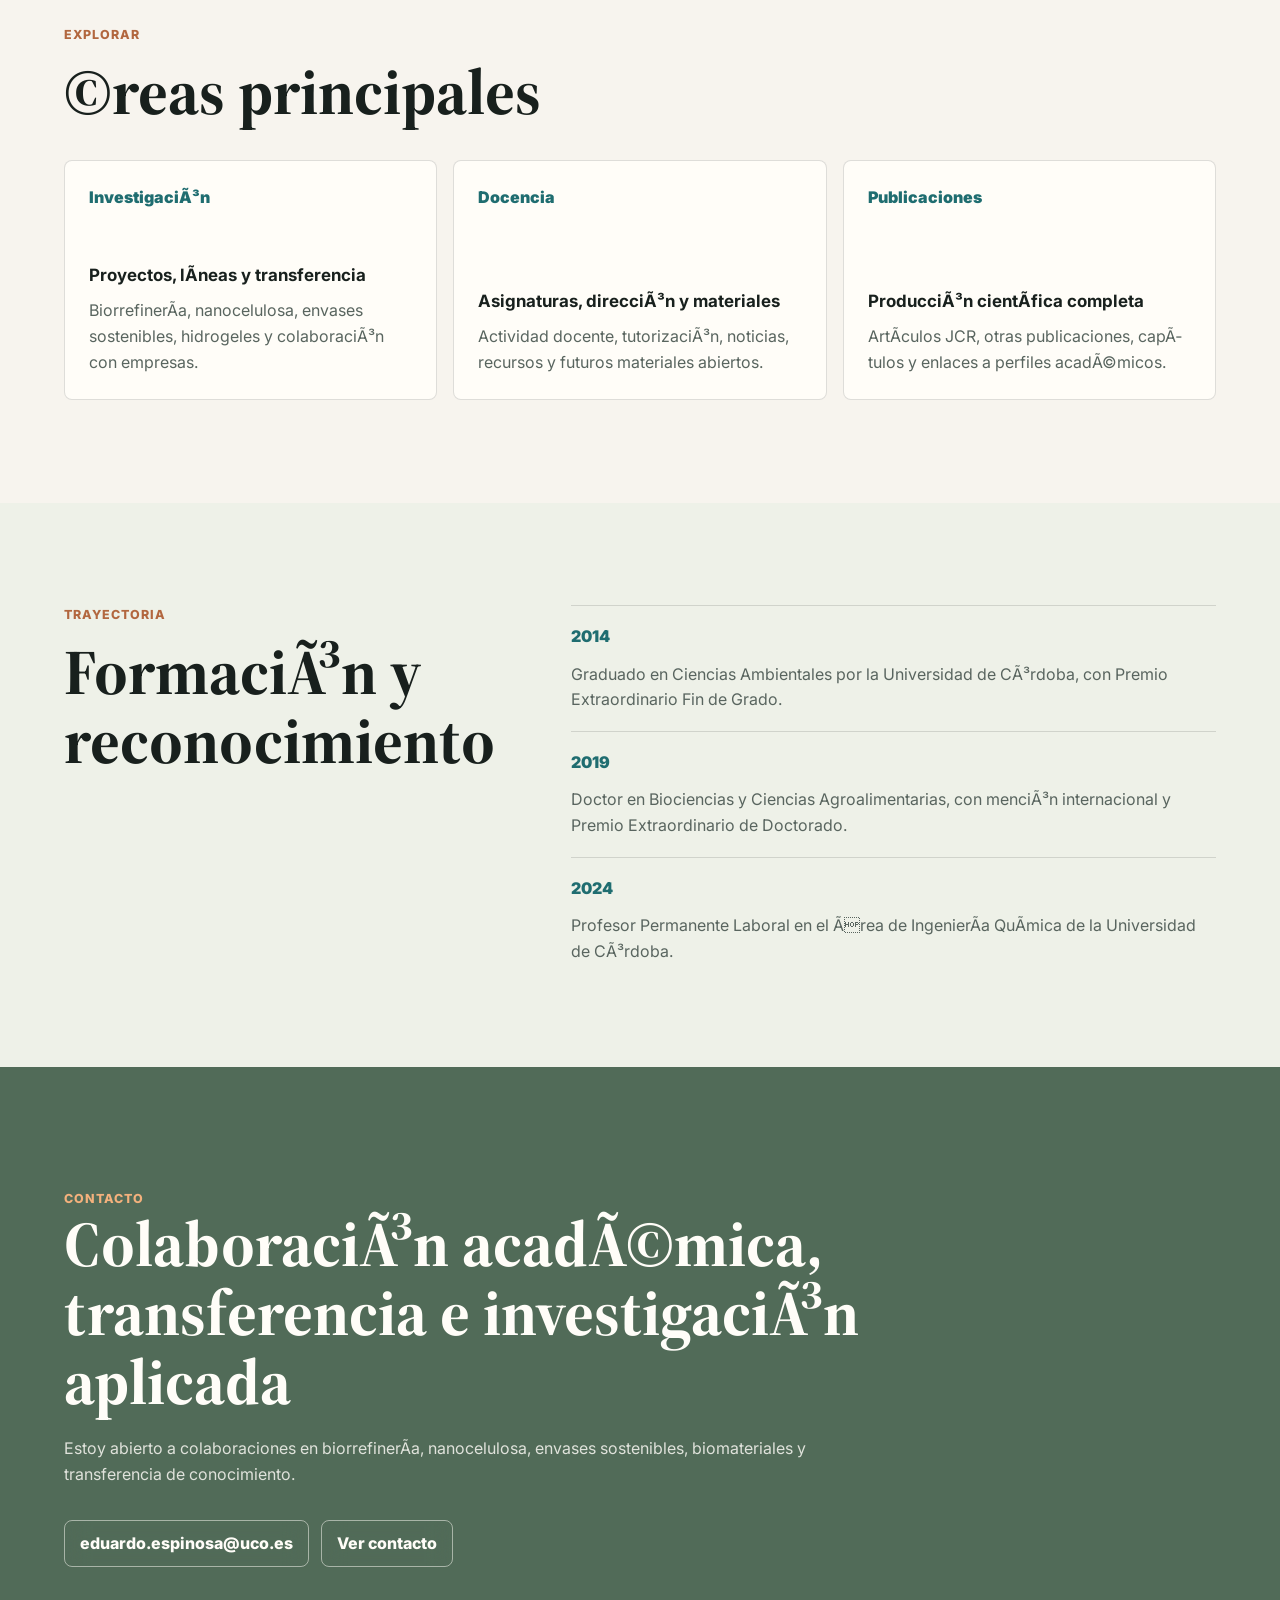
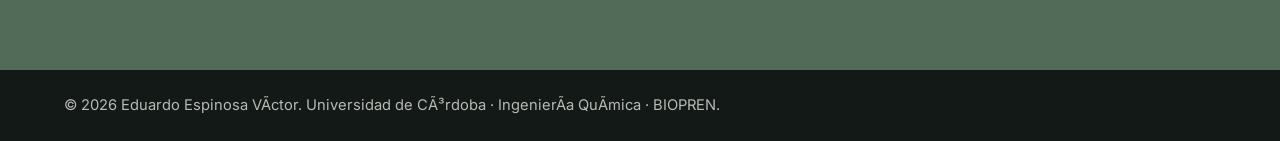
==== commit 4cc001fd: "Add files via upload" ====
--- a/index.html
+++ b/index.html
@@ -3,8 +3,8 @@
 <head>
   <meta charset="utf-8">
   <meta name="viewport" content="width=device-width, initial-scale=1">
-  <title>Eduardo Espinosa Víctor | Ingeniería Química y Bioeconomía Circular</title>
-  <meta name="description" content="Perfil académico e investigador de Eduardo Espinosa Víctor, profesor e investigador en Ingeniería Química, biorrefinería, nanocelulosa, envases sostenibles y bioproductos.">
+  <title>Eduardo Espinosa VÃ­ctor | Profesor e investigador</title>
+  <meta name="description" content="Web acadÃ©mica de Eduardo Espinosa VÃ­ctor, profesor e investigador en IngenierÃ­a QuÃ­mica, biorrefinerÃ­a, nanocelulosa y bioproductos.">
   <link rel="preconnect" href="https://fonts.googleapis.com">
   <link rel="preconnect" href="https://fonts.gstatic.com" crossorigin>
   <link href="https://fonts.googleapis.com/css2?family=Inter:wght@400;500;600;700;800&family=Source+Serif+4:opsz,wght@8..60,600;8..60,700&display=swap" rel="stylesheet">
@@ -12,131 +12,69 @@
 </head>
 <body>
   <header class="site-header" aria-label="Cabecera">
-    <a class="brand" href="index.html" aria-label="Inicio">Eduardo Espinosa Víctor</a>
-    <nav aria-label="Navegación principal">
-      <a href="investigacion.html">Investigación</a>
-      <a href="docencia.html">Docencia</a>
-      <a href="publicaciones.html">Publicaciones</a>
-      <a href="#contacto">Contacto</a>
-    </nav>
+    <a class="brand" href="index.html" aria-label="Inicio">Eduardo Espinosa VÃ­ctor</a>
+    <nav aria-label="NavegaciÃ³n principal">
+      <a href="index.html" class="active">Inicio</a>
+      <a href="investigacion.html" class="">InvestigaciÃ³n</a>
+      <a href="docencia.html" class="">Docencia</a>
+      <a href="publicaciones.html" class="">Publicaciones</a>
+      <a href="contacto.html" class="">Contacto</a>
+    </nav>
   </header>
-
   <main id="inicio">
-    <section class="hero" aria-label="Presentación">
-      <img src="assets/research-hero.png" alt="Materiales de laboratorio, fibras celulósicas y prototipos de envases biobasados" class="hero-image">
+    <section class="hero" aria-label="PresentaciÃ³n">
+      <img src="assets/research-hero.png" alt="Materiales de laboratorio, fibras celulÃ³sicas y prototipos de envases biobasados" class="hero-image">
       <div class="hero-overlay"></div>
       <div class="hero-content">
-        <p class="eyebrow">Ingeniería Química · Universidad de Córdoba</p>
-        <h1>Eduardo Espinosa Víctor</h1>
-        <p class="lead">Investigo cómo transformar recursos renovables y subproductos agroalimentarios en bioproductos útiles, sostenibles y con impacto real en envases, materiales funcionales y aplicaciones biomédicas.</p>
-        <div class="hero-actions" aria-label="Enlaces académicos">
-          <a href="https://orcid.org/0000-0002-5195-1557">ORCID</a>
-          <a href="https://www.scopus.com/authid/detail.uri?authorId=56946399000">Scopus</a>
-          <a href="https://www.webofscience.com/wos/author/record/F-1289-2016">Web of Science</a>
+        <p class="eyebrow">IngenierÃ­a QuÃ­mica &middot; Universidad de CÃ³rdoba</p>
+        <h1>Eduardo Espinosa VÃ­ctor</h1>
+        <p class="lead">Profesor e investigador en biorrefinerÃ­a, nanocelulosa y bioproductos. Una web para compartir investigaciÃ³n, docencia, publicaciones, proyectos y materiales acadÃ©micos.</p>
+        <div class="hero-actions" aria-label="Accesos principales">
+          <a href="investigacion.html">InvestigaciÃ³n</a>
+          <a href="docencia.html">Docencia</a>
+          <a href="publicaciones.html">Publicaciones</a>
         </div>
       </div>
     </section>
-
     <section class="intro-band">
       <div class="intro-grid">
-        <div>
-          <p class="section-kicker">Perfil</p>
-          <h2>Investigación aplicada, colaboración y transferencia</h2>
-        </div>
+        <div><p class="section-kicker">Perfil</p><h2>Un espacio para seguir una labor universitaria en evoluciÃ³n</h2></div>
         <div class="intro-copy">
-          <p>Soy Profesor Permanente Laboral en el Área de Ingeniería Química de la Universidad de Córdoba e integrante del grupo Ingeniería de Bioproductos y Procesos (BIOPREN).</p>
-          <p>Mi trabajo se sitúa en la intersección entre ingeniería química, bioeconomía circular y ciencia de materiales. Me interesa especialmente convertir residuos y subproductos en soluciones tangibles: fibras y nanofibras celulósicas, compuestos bioactivos, envases sostenibles, hidrogeles y materiales con vocación biomédica.</p>
+          <p>Soy Profesor Permanente Laboral en el Ãrea de IngenierÃ­a QuÃ­mica de la Universidad de CÃ³rdoba e integrante del grupo IngenierÃ­a de Bioproductos y Procesos (BIOPREN).</p>
+          <p>Mi trabajo se sitÃºa en la intersecciÃ³n entre ingenierÃ­a quÃ­mica, bioeconomÃ­a circular y ciencia de materiales. Esta web nace como eje para difundir investigaciÃ³n, transferencia, docencia, recursos y novedades vinculadas a esa actividad.</p>
         </div>
       </div>
     </section>
-
     <section class="metrics" aria-label="Indicadores">
-      <div class="metric">
-        <strong>66</strong>
-        <span>articulos JCR</span>
-      </div>
-      <div class="metric">
-        <strong>24</strong>
-        <span>publicaciones D1</span>
-      </div>
-      <div class="metric">
-        <strong>29</strong>
-        <span>índice h en Google Scholar</span>
-      </div>
-      <div class="metric">
-        <strong>26</strong>
-        <span>contratos de I+D con empresas</span>
+      <div class="metric"><strong>66</strong><span>artÃ­culos JCR</span></div>
+      <div class="metric"><strong>12</strong><span>proyectos competitivos</span></div>
+      <div class="metric"><strong>26</strong><span>contratos de I+D</span></div>
+      <div class="metric"><strong>43</strong><span>TFG, TFM y tesis dirigidos</span></div>
+    </section>
+    <section class="section">
+      <div class="section-heading"><p class="section-kicker">Explorar</p><h2>&copy;reas principales</h2></div>
+      <div class="nav-card-grid">
+        <a class="nav-card" href="investigacion.html"><span>InvestigaciÃ³n</span><div><h3>Proyectos, lÃ­neas y transferencia</h3><p>BiorrefinerÃ­a, nanocelulosa, envases sostenibles, hidrogeles y colaboraciÃ³n con empresas.</p></div></a>
+        <a class="nav-card" href="docencia.html"><span>Docencia</span><div><h3>Asignaturas, direcciÃ³n y materiales</h3><p>Actividad docente, tutorizaciÃ³n, noticias, recursos y futuros materiales abiertos.</p></div></a>
+        <a class="nav-card" href="publicaciones.html"><span>Publicaciones</span><div><h3>ProducciÃ³n cientÃ­fica completa</h3><p>ArtÃ­culos JCR, otras publicaciones, capÃ­tulos y enlaces a perfiles acadÃ©micos.</p></div></a>
       </div>
     </section>
-
-    <section class="section">
-      <div class="section-heading">
-        <p class="section-kicker">Explorar</p>
-        <h2>Un perfil dividido por áreas</h2>
-      </div>
-      <div class="nav-card-grid">
-        <a class="nav-card" href="investigacion.html">
-          <span>Investigación</span>
-          <div>
-            <h3>Líneas, proyectos y transferencia</h3>
-            <p>Biorrefinería, nanocelulosa, envases sostenibles, hidrogeles y colaboración con empresas.</p>
-          </div>
-        </a>
-        <a class="nav-card" href="docencia.html">
-          <span>Docencia</span>
-          <div>
-            <h3>Enseñanza y dirección académica</h3>
-            <p>Asignaturas, dirección de tesis, TFG, TFM, coordinación de grado y enfoque docente.</p>
-          </div>
-        </a>
-        <a class="nav-card" href="publicaciones.html">
-          <span>Publicaciones</span>
-          <div>
-            <h3>Producción científica seleccionada</h3>
-            <p>Artículos recientes y representativos, indicadores y enlaces académicos verificables.</p>
-          </div>
-        </a>
-      </div>
-    </section>
-
     <section class="section tinted two-column">
-      <div>
-        <p class="section-kicker">Trayectoria</p>
-        <h2>Formación y reconocimiento</h2>
-      </div>
+      <div><p class="section-kicker">Trayectoria</p><h2>FormaciÃ³n y reconocimiento</h2></div>
       <div class="timeline">
-        <article>
-          <span>2014</span>
-          <p>Graduado en Ciencias Ambientales por la Universidad de Córdoba, con Premio Extraordinario Fin de Grado.</p>
-        </article>
-        <article>
-          <span>2015-2017</span>
-          <p>Formación de máster en Biotecnología Molecular, Celular y Genética; Prevención de Riesgos Laborales; y sistemas integrados de gestión.</p>
-        </article>
-        <article>
-          <span>2019</span>
-          <p>Doctor en Biociencias y Ciencias Agroalimentarias por la Universidad de Córdoba, con mención internacional y Premio Extraordinario de Doctorado.</p>
-        </article>
-        <article>
-          <span>2024</span>
-          <p>Profesor Permanente Laboral en el Área de Ingeniería Química de la Universidad de Córdoba.</p>
-        </article>
+        <article><span>2014</span><p>Graduado en Ciencias Ambientales por la Universidad de CÃ³rdoba, con Premio Extraordinario Fin de Grado.</p></article>
+        <article><span>2019</span><p>Doctor en Biociencias y Ciencias Agroalimentarias, con menciÃ³n internacional y Premio Extraordinario de Doctorado.</p></article>
+        <article><span>2024</span><p>Profesor Permanente Laboral en el Ãrea de IngenierÃ­a QuÃ­mica de la Universidad de CÃ³rdoba.</p></article>
       </div>
     </section>
-
     <section id="contacto" class="contact">
-      <p class="section-kicker">Contacto</p>
-      <h2>Colaboración académica, transferencia e investigación aplicada</h2>
-      <p>Estoy abierto a colaboraciones en biorrefinería, nanocelulosa, envases sostenibles, biomateriales y transferencia de conocimiento. Departamento de Química Inorgánica e Ingeniería Química, Universidad de Córdoba. Edificio Marie-Curie, Campus de Rabanales, Córdoba.</p>
-      <div class="contact-actions">
-        <a href="mailto:eduardo.espinosa@uco.es">eduardo.espinosa@uco.es</a>
-        <a href="https://orcid.org/0000-0002-5195-1557">ORCID 0000-0002-5195-1557</a>
-      </div>
+      <p class="section-kicker">Contacto</p><h2>ColaboraciÃ³n acadÃ©mica, transferencia e investigaciÃ³n aplicada</h2>
+      <p>Estoy abierto a colaboraciones en biorrefinerÃ­a, nanocelulosa, envases sostenibles, biomateriales y transferencia de conocimiento.</p>
+      <div class="contact-actions"><a href="mailto:eduardo.espinosa@uco.es">eduardo.espinosa@uco.es</a><a href="contacto.html">Ver contacto</a></div>
     </section>
   </main>
-
   <footer>
-    <p>© 2026 Eduardo Espinosa Víctor. Perfil académico preparado a partir de CV comprensivo.</p>
+    <p>&copy; 2026 Eduardo Espinosa VÃ­ctor. Universidad de CÃ³rdoba &middot; IngenierÃ­a QuÃ­mica &middot; BIOPREN.</p>
   </footer>
 </body>
-</html>
+</html>
--- a/styles.css
+++ b/styles.css
@@ -73,6 +73,14 @@
   opacity: 0.92;
 }
 
+nav a.active {
+  color: #f3b17d;
+}
+
+body.subpage nav a.active {
+  color: var(--teal);
+}
+
 .hero {
   position: relative;
   min-height: 86vh;
@@ -87,6 +95,32 @@
   padding: 150px clamp(20px, 5vw, 64px) clamp(56px, 7vw, 92px);
   background: var(--moss);
   color: var(--white);
+}
+
+.page-hero.visual {
+  display: grid;
+  grid-template-columns: minmax(0, 1.05fr) minmax(320px, 0.95fr);
+  gap: clamp(28px, 5vw, 70px);
+  align-items: center;
+}
+
+.page-hero-text {
+  min-width: 0;
+}
+
+.page-hero-media {
+  margin: 0;
+  overflow: hidden;
+  border-radius: 8px;
+  border: 1px solid rgba(255, 253, 248, 0.28);
+  box-shadow: var(--shadow);
+}
+
+.page-hero-media img {
+  display: block;
+  width: 100%;
+  aspect-ratio: 16 / 10;
+  object-fit: cover;
 }
 
 .page-hero .section-kicker {
@@ -341,8 +375,37 @@
   gap: 16px;
 }
 
+.project-list.all-projects {
+  grid-template-columns: repeat(3, minmax(0, 1fr));
+}
+
 .project-list article {
   padding: 24px;
+}
+
+.project-card {
+  min-height: 280px;
+}
+
+.project-top {
+  display: flex;
+  justify-content: space-between;
+  gap: 14px;
+  margin-bottom: 16px;
+  align-items: flex-start;
+}
+
+.project-top span,
+.project-top strong {
+  color: var(--teal);
+  font-size: 0.78rem;
+  font-weight: 900;
+  line-height: 1.35;
+}
+
+.project-top strong {
+  color: var(--copper);
+  text-align: right;
 }
 
 .project-list span,
@@ -360,6 +423,119 @@
 
 .publication-list article {
   padding: 22px 24px;
+}
+
+.year-list {
+  display: grid;
+  gap: 14px;
+}
+
+.year-block {
+  border: 1px solid var(--line);
+  border-radius: 8px;
+  background: var(--white);
+  overflow: hidden;
+}
+
+.year-block summary {
+  display: flex;
+  cursor: pointer;
+  justify-content: space-between;
+  gap: 18px;
+  padding: 20px 24px;
+  color: var(--ink);
+  font-family: "Source Serif 4", Georgia, serif;
+  font-size: 1.55rem;
+  font-weight: 800;
+}
+
+.year-block summary span {
+  align-self: center;
+  color: var(--muted);
+  font-family: Inter, system-ui, sans-serif;
+  font-size: 0.86rem;
+  font-weight: 900;
+}
+
+.year-block .publication-list {
+  padding: 0 18px 18px;
+}
+
+.publication-card {
+  border: 1px solid var(--line);
+  border-radius: 8px;
+  background: var(--white);
+}
+
+.publication-card span {
+  display: block;
+  margin-bottom: 10px;
+  color: var(--teal);
+  font-size: 0.82rem;
+  font-weight: 900;
+}
+
+.publication-card h3 {
+  font-size: 1rem;
+  line-height: 1.28;
+}
+
+.publication-card .authors {
+  margin-top: 10px;
+  color: var(--muted);
+  font-size: 0.92rem;
+}
+
+.publication-meta {
+  margin-top: 10px;
+  color: var(--muted);
+  font-size: 0.9rem;
+  font-weight: 700;
+}
+
+.publication-meta a {
+  color: var(--teal);
+  font-weight: 900;
+}
+
+.publication-card.compact {
+  padding: 22px 24px;
+}
+
+.resource-grid,
+.notice-list {
+  display: grid;
+  grid-template-columns: repeat(3, minmax(0, 1fr));
+  gap: 16px;
+}
+
+.resource-grid article,
+.notice-list article {
+  border: 1px solid var(--line);
+  border-radius: 8px;
+  padding: 24px;
+  background: var(--white);
+}
+
+.notice-list article {
+  min-height: 260px;
+}
+
+.notice-list span {
+  display: block;
+  margin-bottom: 14px;
+  color: var(--teal);
+  font-weight: 900;
+}
+
+.resource-grid p,
+.notice-list p {
+  color: var(--muted);
+}
+
+.contact-actions.inline a {
+  border-color: var(--line);
+  color: var(--ink);
 }
 
 .clean-list {
@@ -435,12 +611,16 @@
 
   .intro-grid,
   .two-column,
-  .project-list {
+  .project-list,
+  .project-list.all-projects,
+  .page-hero.visual {
     grid-template-columns: 1fr;
   }
 
   .research-grid,
   .nav-card-grid,
+  .resource-grid,
+  .notice-list,
   .metrics {
     grid-template-columns: repeat(2, minmax(0, 1fr));
   }
@@ -462,8 +642,15 @@
 
   .research-grid,
   .nav-card-grid,
+  .resource-grid,
+  .notice-list,
   .metrics {
     grid-template-columns: 1fr;
+  }
+
+  .year-block summary {
+    align-items: flex-start;
+    flex-direction: column;
   }
 
   .metric {
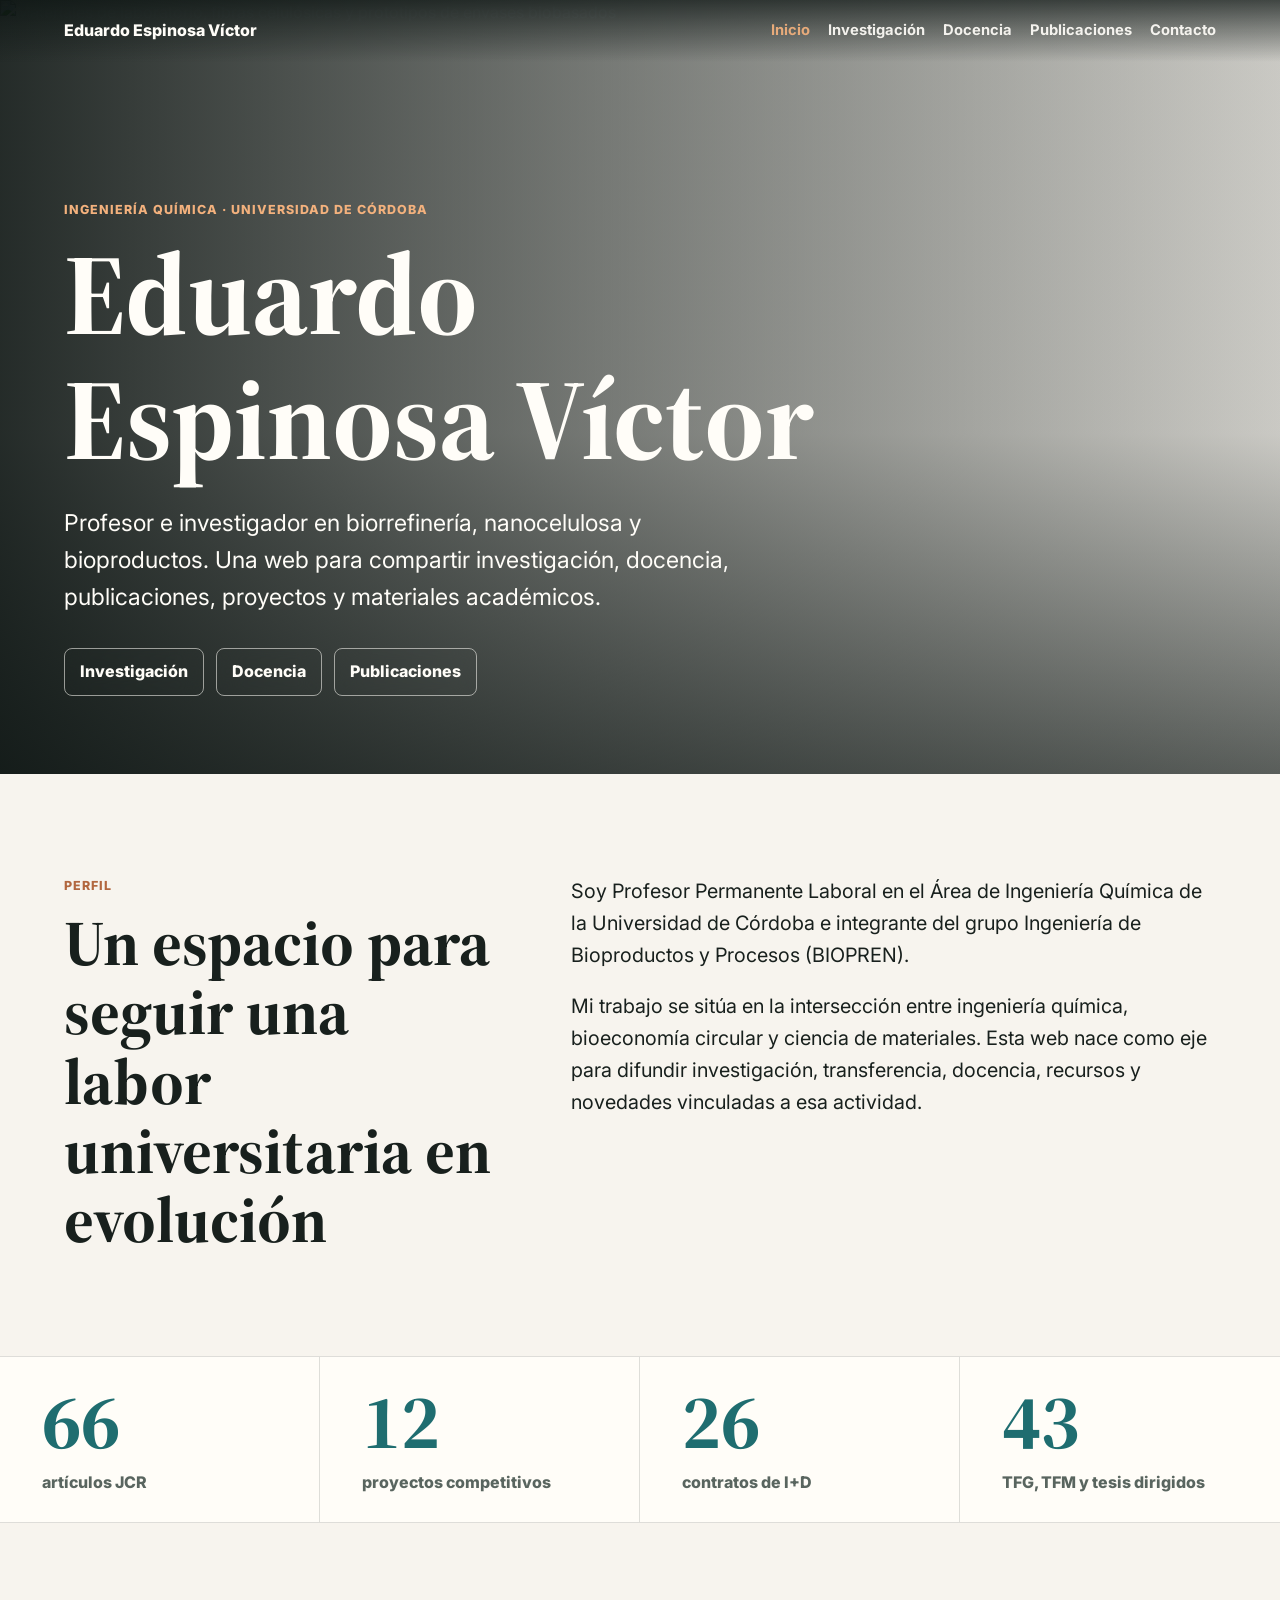
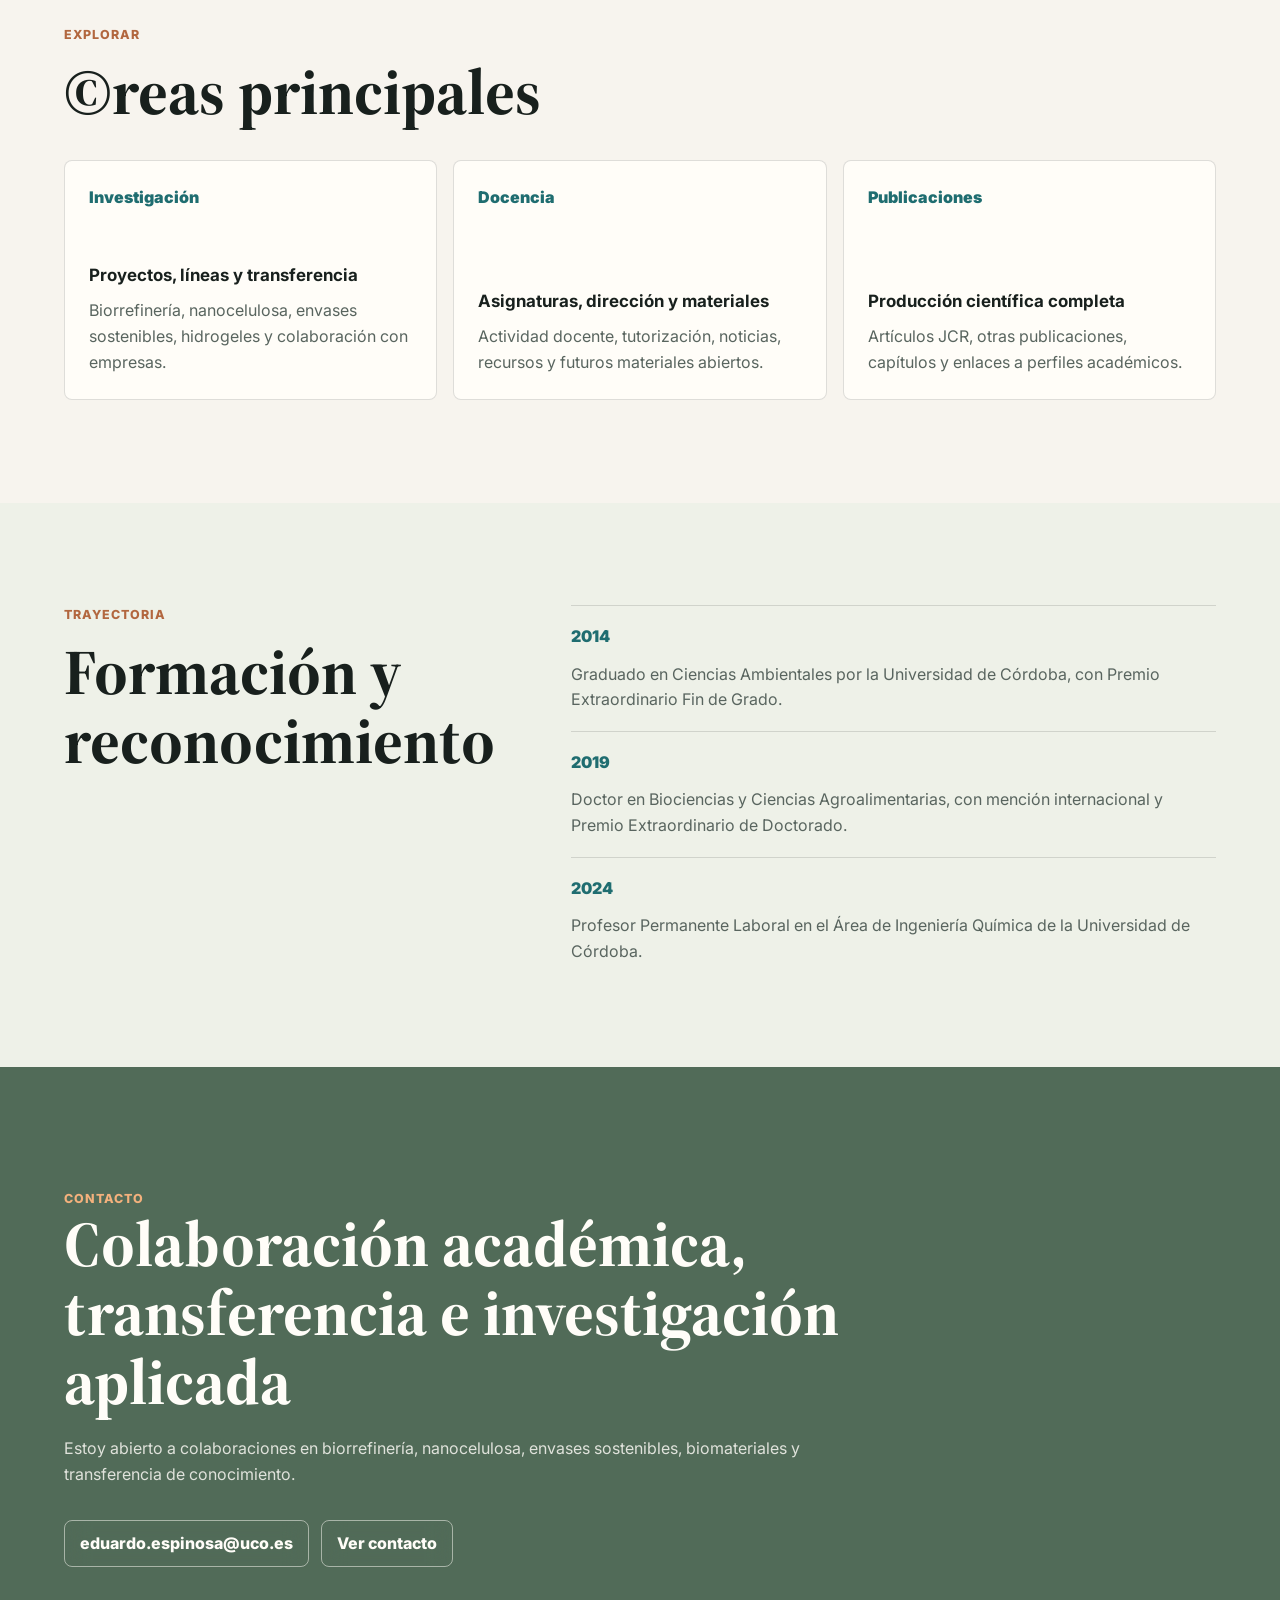
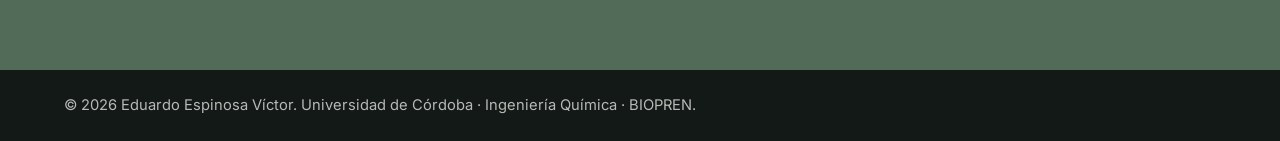
==== commit e123f7e2: "Add files via upload" ====
--- a/index.html
+++ b/index.html
@@ -3,8 +3,8 @@
 <head>
   <meta charset="utf-8">
   <meta name="viewport" content="width=device-width, initial-scale=1">
-  <title>Eduardo Espinosa VÃ­ctor | Profesor e investigador</title>
-  <meta name="description" content="Web acadÃ©mica de Eduardo Espinosa VÃ­ctor, profesor e investigador en IngenierÃ­a QuÃ­mica, biorrefinerÃ­a, nanocelulosa y bioproductos.">
+  <title>Eduardo Espinosa Víctor | Profesor e investigador</title>
+  <meta name="description" content="Web académica de Eduardo Espinosa Víctor, profesor e investigador en Ingeniería Química, biorrefinería, nanocelulosa y bioproductos.">
   <link rel="preconnect" href="https://fonts.googleapis.com">
   <link rel="preconnect" href="https://fonts.gstatic.com" crossorigin>
   <link href="https://fonts.googleapis.com/css2?family=Inter:wght@400;500;600;700;800&family=Source+Serif+4:opsz,wght@8..60,600;8..60,700&display=swap" rel="stylesheet">
@@ -12,25 +12,25 @@
 </head>
 <body>
   <header class="site-header" aria-label="Cabecera">
-    <a class="brand" href="index.html" aria-label="Inicio">Eduardo Espinosa VÃ­ctor</a>
-    <nav aria-label="NavegaciÃ³n principal">
+    <a class="brand" href="index.html" aria-label="Inicio">Eduardo Espinosa Víctor</a>
+    <nav aria-label="Navegación principal">
       <a href="index.html" class="active">Inicio</a>
-      <a href="investigacion.html" class="">InvestigaciÃ³n</a>
+      <a href="investigacion.html" class="">Investigación</a>
       <a href="docencia.html" class="">Docencia</a>
       <a href="publicaciones.html" class="">Publicaciones</a>
       <a href="contacto.html" class="">Contacto</a>
     </nav>
   </header>
   <main id="inicio">
-    <section class="hero" aria-label="PresentaciÃ³n">
-      <img src="assets/research-hero.png" alt="Materiales de laboratorio, fibras celulÃ³sicas y prototipos de envases biobasados" class="hero-image">
+    <section class="hero" aria-label="Presentación">
+      <img src="assets/research-hero.png" alt="Materiales de laboratorio, fibras celulósicas y prototipos de envases biobasados" class="hero-image">
       <div class="hero-overlay"></div>
       <div class="hero-content">
-        <p class="eyebrow">IngenierÃ­a QuÃ­mica &middot; Universidad de CÃ³rdoba</p>
-        <h1>Eduardo Espinosa VÃ­ctor</h1>
-        <p class="lead">Profesor e investigador en biorrefinerÃ­a, nanocelulosa y bioproductos. Una web para compartir investigaciÃ³n, docencia, publicaciones, proyectos y materiales acadÃ©micos.</p>
+        <p class="eyebrow">Ingeniería Química &middot; Universidad de Córdoba</p>
+        <h1>Eduardo Espinosa Víctor</h1>
+        <p class="lead">Profesor e investigador en biorrefinería, nanocelulosa y bioproductos. Una web para compartir investigación, docencia, publicaciones, proyectos y materiales académicos.</p>
         <div class="hero-actions" aria-label="Accesos principales">
-          <a href="investigacion.html">InvestigaciÃ³n</a>
+          <a href="investigacion.html">Investigación</a>
           <a href="docencia.html">Docencia</a>
           <a href="publicaciones.html">Publicaciones</a>
         </div>
@@ -38,15 +38,15 @@
     </section>
     <section class="intro-band">
       <div class="intro-grid">
-        <div><p class="section-kicker">Perfil</p><h2>Un espacio para seguir una labor universitaria en evoluciÃ³n</h2></div>
+        <div><p class="section-kicker">Perfil</p><h2>Un espacio para seguir una labor universitaria en evolución</h2></div>
         <div class="intro-copy">
-          <p>Soy Profesor Permanente Laboral en el Ãrea de IngenierÃ­a QuÃ­mica de la Universidad de CÃ³rdoba e integrante del grupo IngenierÃ­a de Bioproductos y Procesos (BIOPREN).</p>
-          <p>Mi trabajo se sitÃºa en la intersecciÃ³n entre ingenierÃ­a quÃ­mica, bioeconomÃ­a circular y ciencia de materiales. Esta web nace como eje para difundir investigaciÃ³n, transferencia, docencia, recursos y novedades vinculadas a esa actividad.</p>
+          <p>Soy Profesor Permanente Laboral en el Área de Ingeniería Química de la Universidad de Córdoba e integrante del grupo Ingeniería de Bioproductos y Procesos (BIOPREN).</p>
+          <p>Mi trabajo se sitúa en la intersección entre ingeniería química, bioeconomía circular y ciencia de materiales. Esta web nace como eje para difundir investigación, transferencia, docencia, recursos y novedades vinculadas a esa actividad.</p>
         </div>
       </div>
     </section>
     <section class="metrics" aria-label="Indicadores">
-      <div class="metric"><strong>66</strong><span>artÃ­culos JCR</span></div>
+      <div class="metric"><strong>66</strong><span>artículos JCR</span></div>
       <div class="metric"><strong>12</strong><span>proyectos competitivos</span></div>
       <div class="metric"><strong>26</strong><span>contratos de I+D</span></div>
       <div class="metric"><strong>43</strong><span>TFG, TFM y tesis dirigidos</span></div>
@@ -54,27 +54,27 @@
     <section class="section">
       <div class="section-heading"><p class="section-kicker">Explorar</p><h2>&copy;reas principales</h2></div>
       <div class="nav-card-grid">
-        <a class="nav-card" href="investigacion.html"><span>InvestigaciÃ³n</span><div><h3>Proyectos, lÃ­neas y transferencia</h3><p>BiorrefinerÃ­a, nanocelulosa, envases sostenibles, hidrogeles y colaboraciÃ³n con empresas.</p></div></a>
-        <a class="nav-card" href="docencia.html"><span>Docencia</span><div><h3>Asignaturas, direcciÃ³n y materiales</h3><p>Actividad docente, tutorizaciÃ³n, noticias, recursos y futuros materiales abiertos.</p></div></a>
-        <a class="nav-card" href="publicaciones.html"><span>Publicaciones</span><div><h3>ProducciÃ³n cientÃ­fica completa</h3><p>ArtÃ­culos JCR, otras publicaciones, capÃ­tulos y enlaces a perfiles acadÃ©micos.</p></div></a>
+        <a class="nav-card" href="investigacion.html"><span>Investigación</span><div><h3>Proyectos, líneas y transferencia</h3><p>Biorrefinería, nanocelulosa, envases sostenibles, hidrogeles y colaboración con empresas.</p></div></a>
+        <a class="nav-card" href="docencia.html"><span>Docencia</span><div><h3>Asignaturas, dirección y materiales</h3><p>Actividad docente, tutorización, noticias, recursos y futuros materiales abiertos.</p></div></a>
+        <a class="nav-card" href="publicaciones.html"><span>Publicaciones</span><div><h3>Producción científica completa</h3><p>Artículos JCR, otras publicaciones, capítulos y enlaces a perfiles académicos.</p></div></a>
       </div>
     </section>
     <section class="section tinted two-column">
-      <div><p class="section-kicker">Trayectoria</p><h2>FormaciÃ³n y reconocimiento</h2></div>
+      <div><p class="section-kicker">Trayectoria</p><h2>Formación y reconocimiento</h2></div>
       <div class="timeline">
-        <article><span>2014</span><p>Graduado en Ciencias Ambientales por la Universidad de CÃ³rdoba, con Premio Extraordinario Fin de Grado.</p></article>
-        <article><span>2019</span><p>Doctor en Biociencias y Ciencias Agroalimentarias, con menciÃ³n internacional y Premio Extraordinario de Doctorado.</p></article>
-        <article><span>2024</span><p>Profesor Permanente Laboral en el Ãrea de IngenierÃ­a QuÃ­mica de la Universidad de CÃ³rdoba.</p></article>
+        <article><span>2014</span><p>Graduado en Ciencias Ambientales por la Universidad de Córdoba, con Premio Extraordinario Fin de Grado.</p></article>
+        <article><span>2019</span><p>Doctor en Biociencias y Ciencias Agroalimentarias, con mención internacional y Premio Extraordinario de Doctorado.</p></article>
+        <article><span>2024</span><p>Profesor Permanente Laboral en el Área de Ingeniería Química de la Universidad de Córdoba.</p></article>
       </div>
     </section>
     <section id="contacto" class="contact">
-      <p class="section-kicker">Contacto</p><h2>ColaboraciÃ³n acadÃ©mica, transferencia e investigaciÃ³n aplicada</h2>
-      <p>Estoy abierto a colaboraciones en biorrefinerÃ­a, nanocelulosa, envases sostenibles, biomateriales y transferencia de conocimiento.</p>
+      <p class="section-kicker">Contacto</p><h2>Colaboración académica, transferencia e investigación aplicada</h2>
+      <p>Estoy abierto a colaboraciones en biorrefinería, nanocelulosa, envases sostenibles, biomateriales y transferencia de conocimiento.</p>
       <div class="contact-actions"><a href="mailto:eduardo.espinosa@uco.es">eduardo.espinosa@uco.es</a><a href="contacto.html">Ver contacto</a></div>
     </section>
   </main>
   <footer>
-    <p>&copy; 2026 Eduardo Espinosa VÃ­ctor. Universidad de CÃ³rdoba &middot; IngenierÃ­a QuÃ­mica &middot; BIOPREN.</p>
+    <p>&copy; 2026 Eduardo Espinosa Víctor. Universidad de Córdoba &middot; Ingeniería Química &middot; BIOPREN.</p>
   </footer>
 </body>
 </html>
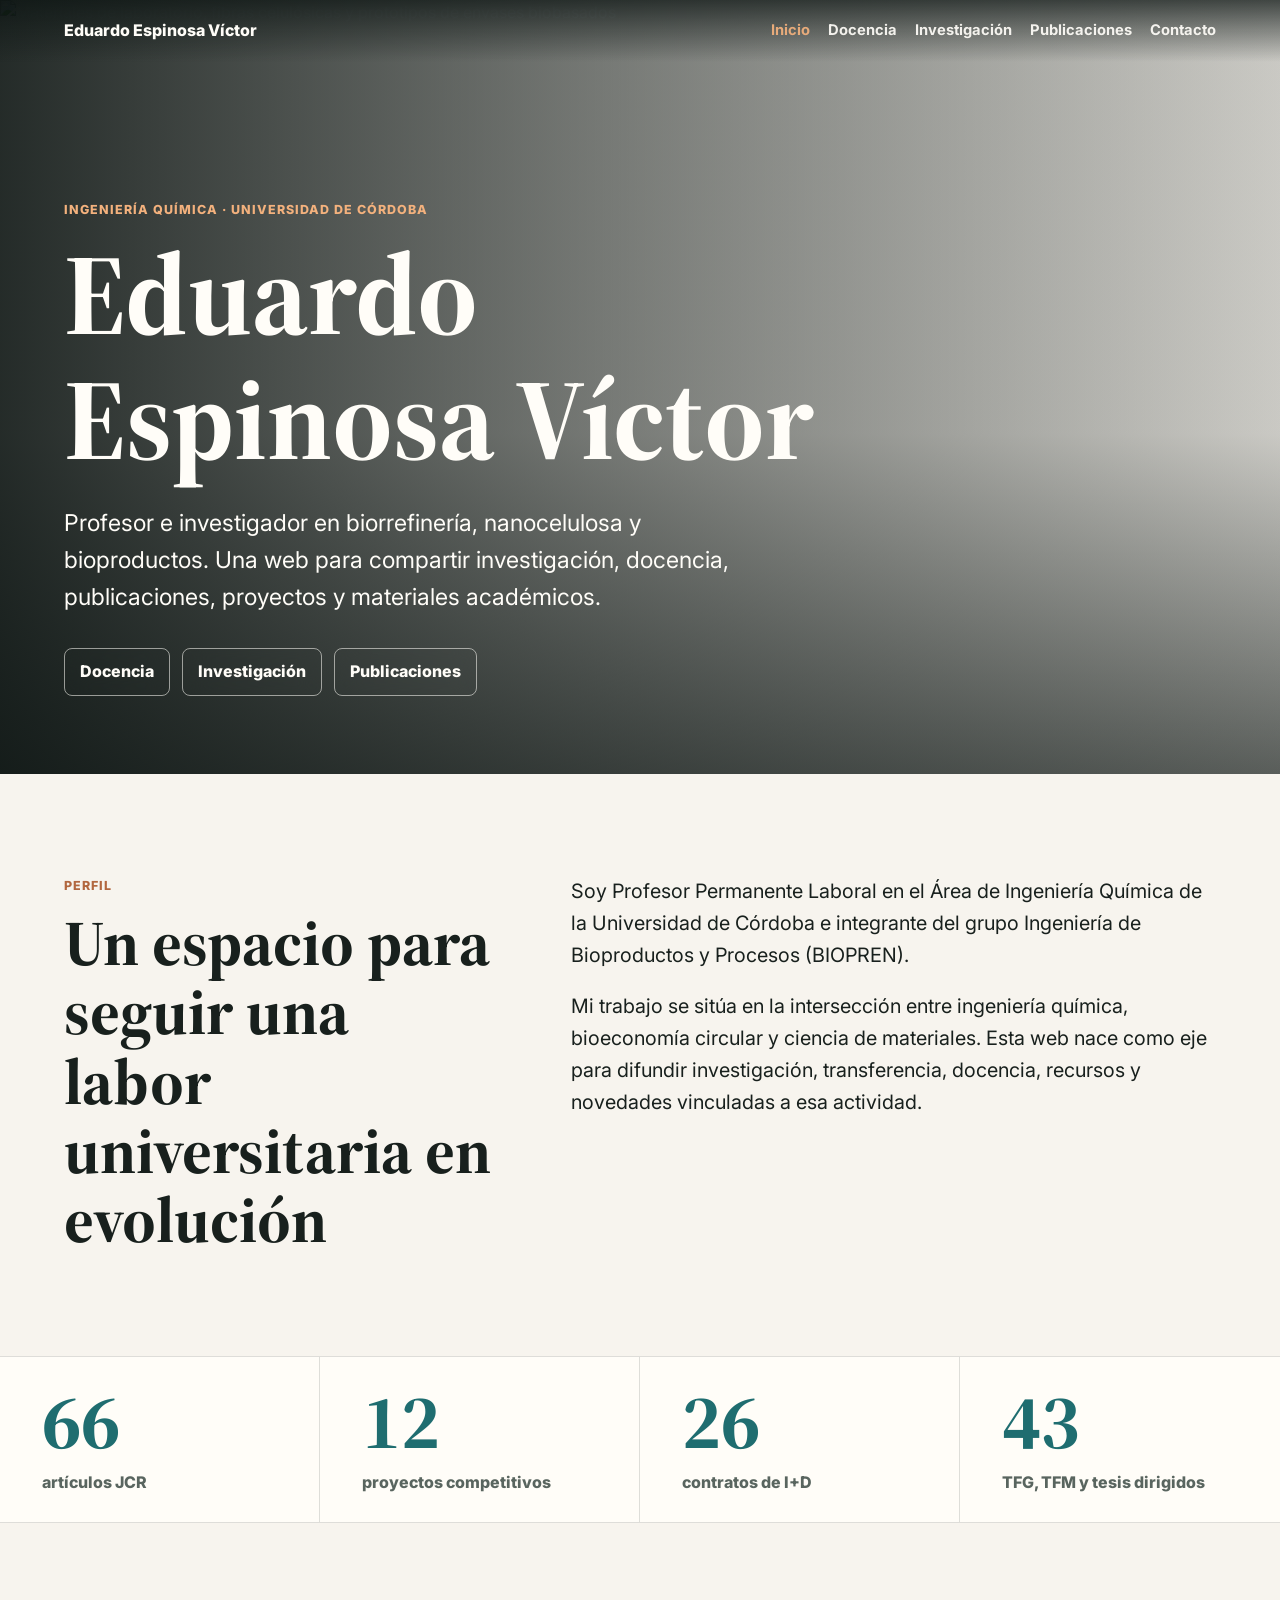
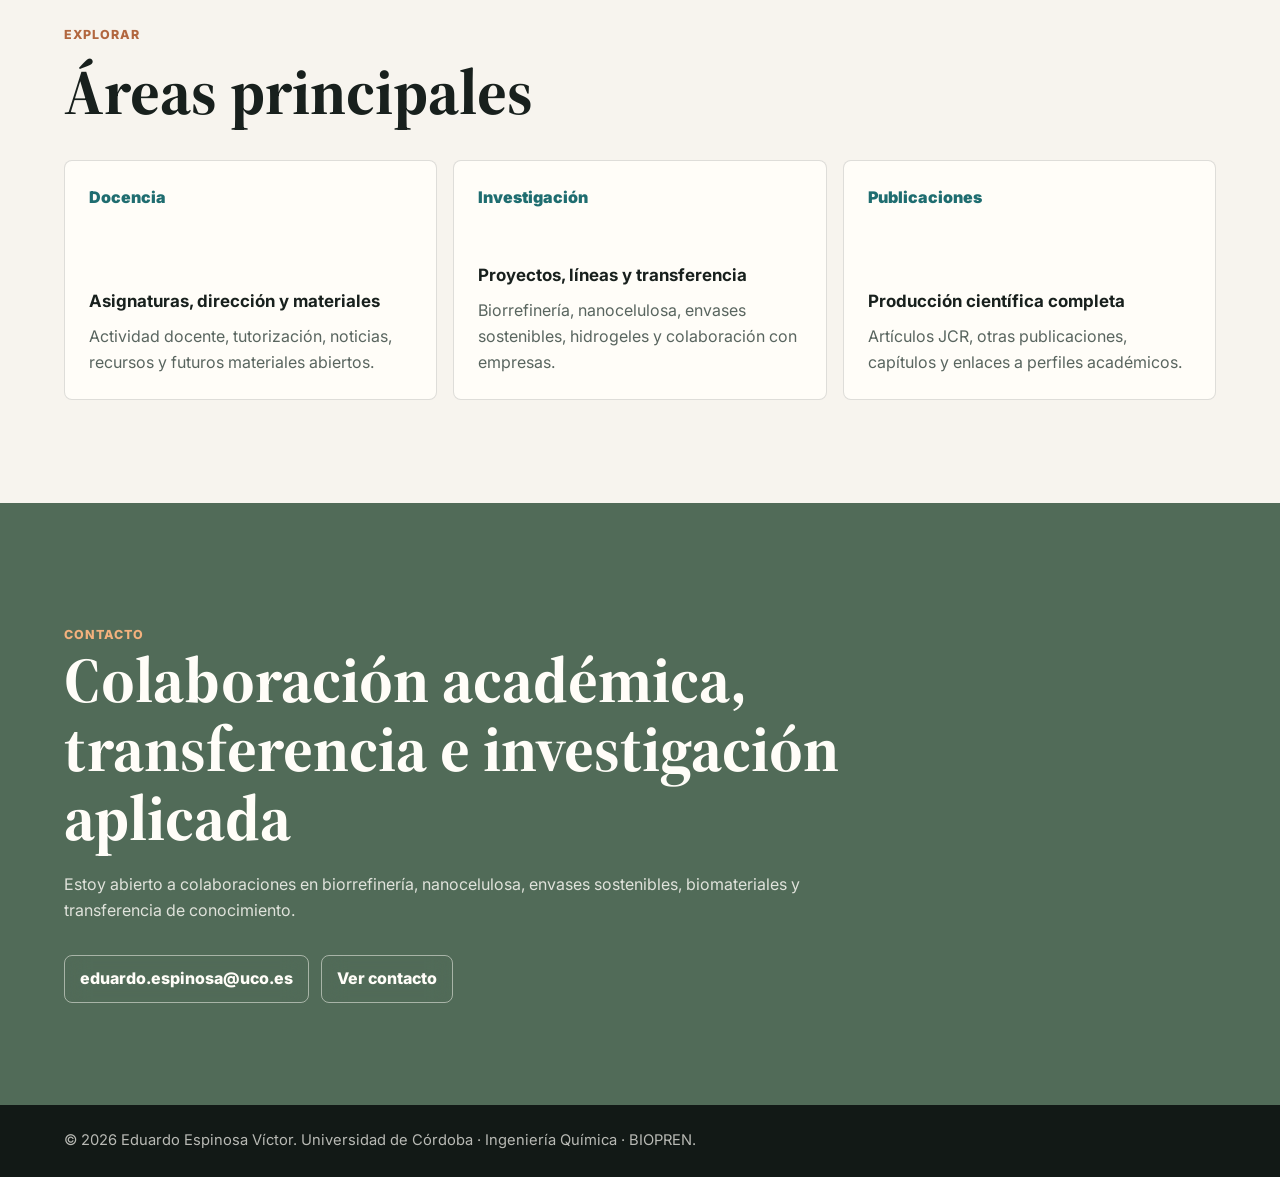
==== commit 5bf780ba: "Add files via upload" ====
--- a/index.html
+++ b/index.html
@@ -13,25 +13,25 @@
 <body>
   <header class="site-header" aria-label="Cabecera">
     <a class="brand" href="index.html" aria-label="Inicio">Eduardo Espinosa Víctor</a>
-    <nav aria-label="Navegación principal">
+    <nav aria-label="Navegaci&oacute;n principal">
       <a href="index.html" class="active">Inicio</a>
-      <a href="investigacion.html" class="">Investigación</a>
       <a href="docencia.html" class="">Docencia</a>
+      <a href="investigacion.html" class="">Investigaci&oacute;n</a>
       <a href="publicaciones.html" class="">Publicaciones</a>
       <a href="contacto.html" class="">Contacto</a>
     </nav>
   </header>
   <main id="inicio">
     <section class="hero" aria-label="Presentación">
-      <img src="assets/research-hero.png" alt="Materiales de laboratorio, fibras celulósicas y prototipos de envases biobasados" class="hero-image">
+      <img src="./assets/research-hero.png" alt="Materiales de laboratorio, fibras celulósicas y prototipos de envases biobasados" class="hero-image">
       <div class="hero-overlay"></div>
       <div class="hero-content">
         <p class="eyebrow">Ingeniería Química &middot; Universidad de Córdoba</p>
         <h1>Eduardo Espinosa Víctor</h1>
         <p class="lead">Profesor e investigador en biorrefinería, nanocelulosa y bioproductos. Una web para compartir investigación, docencia, publicaciones, proyectos y materiales académicos.</p>
         <div class="hero-actions" aria-label="Accesos principales">
-          <a href="investigacion.html">Investigación</a>
           <a href="docencia.html">Docencia</a>
+          <a href="investigacion.html">Investigaci&oacute;n</a>
           <a href="publicaciones.html">Publicaciones</a>
         </div>
       </div>
@@ -52,19 +52,11 @@
       <div class="metric"><strong>43</strong><span>TFG, TFM y tesis dirigidos</span></div>
     </section>
     <section class="section">
-      <div class="section-heading"><p class="section-kicker">Explorar</p><h2>&copy;reas principales</h2></div>
+      <div class="section-heading"><p class="section-kicker">Explorar</p><h2>&Aacute;reas principales</h2></div>
       <div class="nav-card-grid">
-        <a class="nav-card" href="investigacion.html"><span>Investigación</span><div><h3>Proyectos, líneas y transferencia</h3><p>Biorrefinería, nanocelulosa, envases sostenibles, hidrogeles y colaboración con empresas.</p></div></a>
-        <a class="nav-card" href="docencia.html"><span>Docencia</span><div><h3>Asignaturas, dirección y materiales</h3><p>Actividad docente, tutorización, noticias, recursos y futuros materiales abiertos.</p></div></a>
-        <a class="nav-card" href="publicaciones.html"><span>Publicaciones</span><div><h3>Producción científica completa</h3><p>Artículos JCR, otras publicaciones, capítulos y enlaces a perfiles académicos.</p></div></a>
-      </div>
-    </section>
-    <section class="section tinted two-column">
-      <div><p class="section-kicker">Trayectoria</p><h2>Formación y reconocimiento</h2></div>
-      <div class="timeline">
-        <article><span>2014</span><p>Graduado en Ciencias Ambientales por la Universidad de Córdoba, con Premio Extraordinario Fin de Grado.</p></article>
-        <article><span>2019</span><p>Doctor en Biociencias y Ciencias Agroalimentarias, con mención internacional y Premio Extraordinario de Doctorado.</p></article>
-        <article><span>2024</span><p>Profesor Permanente Laboral en el Área de Ingeniería Química de la Universidad de Córdoba.</p></article>
+        <a class="nav-card" href="docencia.html"><span>Docencia</span><div><h3>Asignaturas, direcci&oacute;n y materiales</h3><p>Actividad docente, tutorizaci&oacute;n, noticias, recursos y futuros materiales abiertos.</p></div></a>
+        <a class="nav-card" href="investigacion.html"><span>Investigaci&oacute;n</span><div><h3>Proyectos, l&iacute;neas y transferencia</h3><p>Biorrefiner&iacute;a, nanocelulosa, envases sostenibles, hidrogeles y colaboraci&oacute;n con empresas.</p></div></a>
+        <a class="nav-card" href="publicaciones.html"><span>Publicaciones</span><div><h3>Producci&oacute;n cient&iacute;fica completa</h3><p>Art&iacute;culos JCR, otras publicaciones, cap&iacute;tulos y enlaces a perfiles acad&eacute;micos.</p></div></a>
       </div>
     </section>
     <section id="contacto" class="contact">
@@ -77,4 +69,4 @@
     <p>&copy; 2026 Eduardo Espinosa Víctor. Universidad de Córdoba &middot; Ingeniería Química &middot; BIOPREN.</p>
   </footer>
 </body>
-</html>+</html>
--- a/styles.css
+++ b/styles.css
@@ -503,14 +503,16 @@
 }
 
 .resource-grid,
-.notice-list {
+.notice-list,
+.company-grid {
   display: grid;
   grid-template-columns: repeat(3, minmax(0, 1fr));
   gap: 16px;
 }
 
 .resource-grid article,
-.notice-list article {
+.notice-list article,
+.company-grid article {
   border: 1px solid var(--line);
   border-radius: 8px;
   padding: 24px;
@@ -528,9 +530,32 @@
   font-weight: 900;
 }
 
+.company-grid {
+  grid-template-columns: repeat(4, minmax(0, 1fr));
+}
+
+.company-grid article {
+  min-height: 210px;
+}
+
+.company-grid span {
+  display: block;
+  margin-bottom: 14px;
+  color: var(--teal);
+  font-weight: 900;
+}
+
 .resource-grid p,
-.notice-list p {
-  color: var(--muted);
+.notice-list p,
+.company-grid p,
+.section-intro {
+  color: var(--muted);
+}
+
+.section-intro {
+  max-width: 860px;
+  margin: -14px 0 30px;
+  font-size: 1.05rem;
 }
 
 .contact-actions.inline a {
@@ -621,6 +646,7 @@
   .nav-card-grid,
   .resource-grid,
   .notice-list,
+  .company-grid,
   .metrics {
     grid-template-columns: repeat(2, minmax(0, 1fr));
   }
@@ -644,6 +670,7 @@
   .nav-card-grid,
   .resource-grid,
   .notice-list,
+  .company-grid,
   .metrics {
     grid-template-columns: 1fr;
   }
